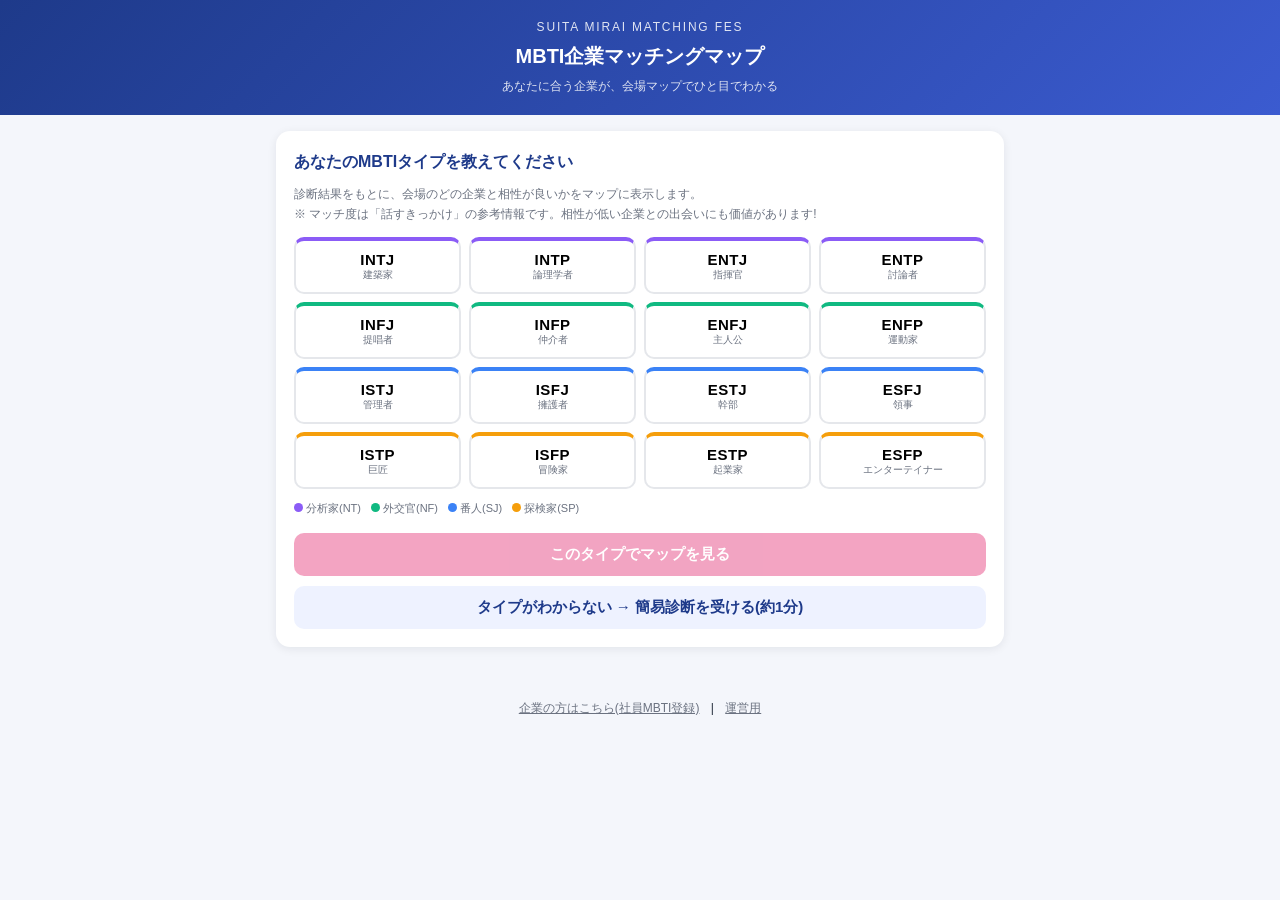
==== index.html @ 0efe7aa8 "MBTI企業マッチングマップアプリを公開用に配置 - 学生・企業・運営の3画面(mbti-matching-app一式) - GitHub Pages自動デプロイ用ワークフローを追加  Co-Auth" ====
<!DOCTYPE html>
<html lang="ja">
<head>
  <meta charset="UTF-8" />
  <meta name="viewport" content="width=device-width, initial-scale=1.0" />
  <title>吹田みらい企業マッチングフェス | MBTIマッチングマップ</title>
  <link rel="stylesheet" href="css/style.css" />
</head>
<body>
  <header class="app-header">
    <div class="event-name">SUITA MIRAI MATCHING FES</div>
    <h1>MBTI企業マッチングマップ</h1>
    <div class="subtitle">あなたに合う企業が、会場マップでひと目でわかる</div>
  </header>

  <main class="container">
    <!-- ========== STEP1: タイプ入力 ========== -->
    <section id="view-start">
      <div class="card">
        <h2>あなたのMBTIタイプを教えてください</h2>
        <p class="note" style="margin-bottom: 12px;">
          診断結果をもとに、会場のどの企業と相性が良いかをマップに表示します。<br />
          ※ マッチ度は「話すきっかけ」の参考情報です。相性が低い企業との出会いにも価値があります!
        </p>
        <div id="type-grid" class="type-grid"></div>
        <div class="group-legend" id="group-legend"></div>
        <button id="btn-confirm-type" class="btn btn-accent btn-block" style="margin-top: 16px;" disabled>
          このタイプでマップを見る
        </button>
        <button id="btn-start-quiz" class="btn btn-ghost btn-block" style="margin-top: 10px;">
          タイプがわからない → 簡易診断を受ける(約1分)
        </button>
      </div>
    </section>

    <!-- ========== STEP1b: 簡易診断 ========== -->
    <section id="view-quiz" class="hidden">
      <div class="card">
        <h2>簡易MBTI診断</h2>
        <div class="quiz-progress"><div class="bar" id="quiz-bar"></div></div>
        <p class="note" id="quiz-count"></p>
        <p class="quiz-q" id="quiz-question"></p>
        <button class="quiz-choice" id="quiz-choice-a"></button>
        <button class="quiz-choice" id="quiz-choice-b"></button>
        <button id="btn-quiz-back" class="btn btn-ghost btn-sm" style="margin-top: 8px;">← 最初に戻る</button>
      </div>
    </section>

    <!-- ========== STEP2: マップ / リスト ========== -->
    <section id="view-result" class="hidden">
      <div class="my-type-bar">
        <div>
          <div class="type-code" id="my-type-code"></div>
          <div class="type-name" id="my-type-name"></div>
        </div>
        <button id="btn-change-type" class="btn btn-ghost btn-sm">タイプを変更</button>
      </div>

      <div class="view-toggle">
        <button id="tab-map" class="active">会場マップ</button>
        <button id="tab-list">マッチ度ランキング</button>
      </div>

      <div id="panel-map">
        <div class="map-wrap">
          <div class="map-title" id="map-title"></div>
          <div class="map-stage">STAGE / ピッチ登壇エリア</div>
          <div id="map-grid" class="map-grid"></div>
          <div class="map-entrance">▼ ENTRANCE(入口)▼</div>
          <div class="score-legend" id="score-legend"></div>
        </div>
      </div>

      <div id="panel-list" class="hidden"></div>
    </section>
  </main>

  <!-- 企業詳細モーダル -->
  <div id="modal-overlay" class="modal-overlay hidden">
    <div class="modal" id="modal-body"></div>
  </div>

  <div id="flash" class="flash"></div>

  <nav class="footer-nav">
    <a href="company.html">企業の方はこちら(社員MBTI登録)</a> |
    <a href="admin.html">運営用</a>
  </nav>

  <script src="js/mbti.js"></script>
  <script src="js/matching.js"></script>
  <script src="js/data.js"></script>
  <script src="js/config.js"></script>
  <script src="js/app.js"></script>
</body>
</html>
---- css/style.css ----
/* ============ 基本 ============ */
:root {
  --primary: #1e3a8a;
  --primary-light: #3b5bd0;
  --accent: #e11d68;
  --bg: #f4f6fb;
  --card: #ffffff;
  --text: #1f2937;
  --muted: #6b7280;
  --border: #e5e7eb;
  --radius: 14px;
  --shadow: 0 2px 10px rgba(15, 23, 42, 0.08);
}

* {
  box-sizing: border-box;
  margin: 0;
  padding: 0;
}

body {
  font-family: "Hiragino Kaku Gothic ProN", "Hiragino Sans", "Yu Gothic",
    "Noto Sans JP", sans-serif;
  background: var(--bg);
  color: var(--text);
  line-height: 1.65;
  -webkit-font-smoothing: antialiased;
}

.container {
  max-width: 760px;
  margin: 0 auto;
  padding: 16px;
}

/* ============ ヘッダー ============ */
.app-header {
  background: linear-gradient(135deg, var(--primary), var(--primary-light));
  color: #fff;
  padding: 18px 16px;
  text-align: center;
}

.app-header .event-name {
  font-size: 12px;
  letter-spacing: 0.15em;
  opacity: 0.85;
}

.app-header h1 {
  font-size: 20px;
  margin-top: 2px;
}

.app-header .subtitle {
  font-size: 12px;
  opacity: 0.85;
  margin-top: 4px;
}

/* ============ カード / セクション ============ */
.card {
  background: var(--card);
  border-radius: var(--radius);
  box-shadow: var(--shadow);
  padding: 18px;
  margin-bottom: 16px;
}

.card h2 {
  font-size: 16px;
  margin-bottom: 10px;
  color: var(--primary);
}

.card h3 {
  font-size: 14px;
  margin: 14px 0 6px;
}

.note {
  font-size: 12px;
  color: var(--muted);
}

.hidden {
  display: none !important;
}

/* ============ ボタン ============ */
.btn {
  display: inline-block;
  border: none;
  border-radius: 10px;
  padding: 12px 20px;
  font-size: 15px;
  font-weight: 700;
  cursor: pointer;
  transition: opacity 0.15s, transform 0.1s;
  text-align: center;
}

.btn:active {
  transform: scale(0.98);
}

.btn-primary {
  background: var(--primary);
  color: #fff;
}

.btn-accent {
  background: var(--accent);
  color: #fff;
}

.btn-ghost {
  background: #eef2ff;
  color: var(--primary);
}

.btn-block {
  display: block;
  width: 100%;
}

.btn-sm {
  padding: 7px 12px;
  font-size: 13px;
  border-radius: 8px;
}

.btn:disabled {
  opacity: 0.4;
  cursor: not-allowed;
}

/* ============ タイプ選択グリッド ============ */
.type-grid {
  display: grid;
  grid-template-columns: repeat(4, 1fr);
  gap: 8px;
}

.type-cell {
  border: 2px solid var(--border);
  border-radius: 10px;
  background: #fff;
  padding: 10px 2px;
  text-align: center;
  cursor: pointer;
  transition: border-color 0.15s, background 0.15s;
}

.type-cell .code {
  font-weight: 800;
  font-size: 15px;
  letter-spacing: 0.03em;
}

.type-cell .nick {
  font-size: 10px;
  color: var(--muted);
}

.type-cell.selected {
  border-color: var(--accent);
  background: #fdf2f8;
}

.group-legend {
  display: flex;
  flex-wrap: wrap;
  gap: 10px;
  margin-top: 10px;
  font-size: 11px;
  color: var(--muted);
}

.group-legend .dot {
  display: inline-block;
  width: 9px;
  height: 9px;
  border-radius: 50%;
  margin-right: 3px;
}

/* ============ 診断 ============ */
.quiz-progress {
  height: 6px;
  background: var(--border);
  border-radius: 3px;
  overflow: hidden;
  margin-bottom: 14px;
}

.quiz-progress .bar {
  height: 100%;
  background: var(--accent);
  transition: width 0.25s;
}

.quiz-q {
  font-size: 17px;
  font-weight: 700;
  margin-bottom: 16px;
}

.quiz-choice {
  display: block;
  width: 100%;
  border: 2px solid var(--border);
  background: #fff;
  border-radius: 12px;
  padding: 14px;
  font-size: 15px;
  text-align: left;
  margin-bottom: 10px;
  cursor: pointer;
}

.quiz-choice:hover {
  border-color: var(--primary-light);
}

/* ============ 自分のタイプバッジ ============ */
.my-type-bar {
  display: flex;
  align-items: center;
  justify-content: space-between;
  gap: 10px;
  background: var(--card);
  border-radius: var(--radius);
  box-shadow: var(--shadow);
  padding: 12px 16px;
  margin-bottom: 16px;
}

.my-type-bar .type-code {
  font-size: 22px;
  font-weight: 800;
  color: var(--accent);
}

.my-type-bar .type-name {
  font-size: 13px;
  color: var(--muted);
}

/* ============ ビュー切替 ============ */
.view-toggle {
  display: flex;
  background: #e2e8f0;
  border-radius: 10px;
  padding: 4px;
  margin-bottom: 14px;
}

.view-toggle button {
  flex: 1;
  border: none;
  background: transparent;
  padding: 9px;
  border-radius: 8px;
  font-size: 14px;
  font-weight: 700;
  color: var(--muted);
  cursor: pointer;
}

.view-toggle button.active {
  background: #fff;
  color: var(--primary);
  box-shadow: 0 1px 4px rgba(0, 0, 0, 0.1);
}

/* ============ 会場マップ ============ */
.map-wrap {
  background: var(--card);
  border-radius: var(--radius);
  box-shadow: var(--shadow);
  padding: 14px;
}

.map-title {
  text-align: center;
  font-size: 12px;
  color: var(--muted);
  margin-bottom: 8px;
}

.map-stage {
  background: var(--primary);
  color: #fff;
  text-align: center;
  font-size: 12px;
  font-weight: 700;
  border-radius: 8px;
  padding: 6px;
  margin-bottom: 12px;
  letter-spacing: 0.2em;
}

.map-grid {
  display: grid;
  gap: 10px;
}

.booth {
  border-radius: 12px;
  padding: 10px 6px;
  min-height: 86px;
  color: #fff;
  cursor: pointer;
  position: relative;
  display: flex;
  flex-direction: column;
  justify-content: center;
  text-align: center;
  transition: transform 0.12s;
  overflow: hidden;
}

.booth:active {
  transform: scale(0.97);
}

.booth .booth-label {
  font-size: 10px;
  opacity: 0.85;
}

.booth .booth-name {
  font-size: 12px;
  font-weight: 700;
  line-height: 1.3;
  word-break: break-word;
}

.booth .booth-score {
  font-size: 15px;
  font-weight: 800;
  margin-top: 2px;
}

.booth .rank-badge {
  position: absolute;
  top: 4px;
  left: 4px;
  background: #fff;
  color: var(--accent);
  font-size: 10px;
  font-weight: 800;
  border-radius: 999px;
  padding: 1px 7px;
}

.booth.empty {
  background: #eef1f6;
  border: 2px dashed var(--border);
  cursor: default;
  color: var(--muted);
}

.map-entrance {
  text-align: center;
  font-size: 12px;
  color: var(--muted);
  margin-top: 12px;
  letter-spacing: 0.2em;
}

.score-legend {
  display: flex;
  flex-wrap: wrap;
  gap: 8px 14px;
  margin-top: 12px;
  font-size: 11px;
  color: var(--muted);
}

/* ============ 企業リスト ============ */
.company-row {
  display: flex;
  align-items: center;
  gap: 12px;
  background: var(--card);
  border-radius: var(--radius);
  box-shadow: var(--shadow);
  padding: 14px;
  margin-bottom: 10px;
  cursor: pointer;
}

.company-row .score-circle {
  flex-shrink: 0;
  width: 54px;
  height: 54px;
  border-radius: 50%;
  color: #fff;
  display: flex;
  flex-direction: column;
  align-items: center;
  justify-content: center;
  font-weight: 800;
  font-size: 16px;
  line-height: 1;
}

.company-row .score-circle small {
  font-size: 8px;
  font-weight: 400;
  margin-top: 2px;
}

.company-row .info {
  min-width: 0;
}

.company-row .name {
  font-weight: 700;
  font-size: 15px;
}

.company-row .meta {
  font-size: 12px;
  color: var(--muted);
}

/* ============ モーダル(企業詳細) ============ */
.modal-overlay {
  position: fixed;
  inset: 0;
  background: rgba(15, 23, 42, 0.55);
  display: flex;
  align-items: flex-end;
  justify-content: center;
  z-index: 100;
}

.modal {
  background: #fff;
  border-radius: 18px 18px 0 0;
  width: 100%;
  max-width: 760px;
  max-height: 88vh;
  overflow-y: auto;
  padding: 22px 18px 34px;
  animation: slideUp 0.22s ease-out;
}

@keyframes slideUp {
  from {
    transform: translateY(40px);
    opacity: 0;
  }
  to {
    transform: translateY(0);
    opacity: 1;
  }
}

.modal .close-row {
  display: flex;
  justify-content: flex-end;
}

.modal .close-btn {
  border: none;
  background: #f1f5f9;
  border-radius: 50%;
  width: 32px;
  height: 32px;
  font-size: 16px;
  cursor: pointer;
}

.modal .detail-head {
  display: flex;
  justify-content: space-between;
  align-items: flex-start;
  gap: 12px;
  margin-bottom: 8px;
}

.modal .detail-head h2 {
  font-size: 19px;
}

.modal .detail-head .industry {
  font-size: 12px;
  color: var(--muted);
}

.match-banner {
  border-radius: 12px;
  color: #fff;
  padding: 14px;
  text-align: center;
  margin: 12px 0;
}

.match-banner .big {
  font-size: 32px;
  font-weight: 800;
  line-height: 1.1;
}

.match-banner .label {
  font-size: 13px;
  font-weight: 700;
}

.stat-row {
  display: flex;
  gap: 8px;
  margin: 12px 0;
}

.stat-box {
  flex: 1;
  background: #f8fafc;
  border-radius: 10px;
  padding: 10px 6px;
  text-align: center;
}

.stat-box .value {
  font-size: 18px;
  font-weight: 800;
  color: var(--primary);
}

.stat-box .label {
  font-size: 10px;
  color: var(--muted);
}

.dist-bar-row {
  display: flex;
  align-items: center;
  gap: 8px;
  margin-bottom: 6px;
  font-size: 12px;
}

.dist-bar-row .type-code {
  width: 44px;
  font-weight: 700;
}

.dist-bar-row .bar-track {
  flex: 1;
  background: #f1f5f9;
  border-radius: 5px;
  height: 14px;
  overflow: hidden;
}

.dist-bar-row .bar-fill {
  height: 100%;
  border-radius: 5px;
}

.dist-bar-row .pct {
  width: 56px;
  text-align: right;
  color: var(--muted);
}

.tips-list {
  list-style: none;
}

.tips-list li {
  background: #fdf6ee;
  border-left: 4px solid #f59e0b;
  border-radius: 6px;
  padding: 10px 12px;
  font-size: 13px;
  margin-bottom: 8px;
}

/* ============ フォーム(企業・運営) ============ */
.form-group {
  margin-bottom: 14px;
}

.form-group label {
  display: block;
  font-size: 13px;
  font-weight: 700;
  margin-bottom: 4px;
}

.form-group input[type="text"],
.form-group input[type="number"],
.form-group input[type="url"],
.form-group select,
.form-group textarea {
  width: 100%;
  border: 1.5px solid var(--border);
  border-radius: 8px;
  padding: 10px;
  font-size: 15px;
  font-family: inherit;
  background: #fff;
}

.form-group textarea {
  min-height: 90px;
  resize: vertical;
}

.mbti-count-grid {
  display: grid;
  grid-template-columns: repeat(4, 1fr);
  gap: 8px;
}

.mbti-count-cell {
  border: 1.5px solid var(--border);
  border-radius: 10px;
  padding: 8px 6px;
  text-align: center;
  background: #fff;
}

.mbti-count-cell .code {
  font-size: 13px;
  font-weight: 800;
}

.mbti-count-cell .nick {
  font-size: 9px;
  color: var(--muted);
  display: block;
  margin-bottom: 4px;
}

.mbti-count-cell input {
  width: 100%;
  border: 1px solid var(--border);
  border-radius: 6px;
  padding: 5px 2px;
  text-align: center;
  font-size: 15px;
}

.total-badge {
  display: inline-block;
  background: #eef2ff;
  color: var(--primary);
  font-weight: 700;
  font-size: 13px;
  border-radius: 999px;
  padding: 4px 14px;
  margin-top: 10px;
}

.output-area {
  width: 100%;
  min-height: 140px;
  font-family: ui-monospace, "SF Mono", Menlo, monospace;
  font-size: 12px;
  border: 1.5px solid var(--border);
  border-radius: 8px;
  padding: 10px;
  background: #f8fafc;
}

.btn-row {
  display: flex;
  gap: 8px;
  flex-wrap: wrap;
  margin-top: 10px;
}

.flash {
  position: fixed;
  bottom: 24px;
  left: 50%;
  transform: translateX(-50%);
  background: var(--text);
  color: #fff;
  border-radius: 999px;
  padding: 10px 22px;
  font-size: 13px;
  z-index: 200;
  opacity: 0;
  transition: opacity 0.25s;
  pointer-events: none;
}

.flash.show {
  opacity: 1;
}

/* 運営: 取り込み済み企業一覧 */
.admin-company-row {
  display: flex;
  align-items: center;
  justify-content: space-between;
  gap: 10px;
  border: 1.5px solid var(--border);
  border-radius: 10px;
  padding: 10px 12px;
  margin-bottom: 8px;
  background: #fff;
}

.admin-company-row .name {
  font-weight: 700;
  font-size: 14px;
}

.admin-company-row .meta {
  font-size: 11px;
  color: var(--muted);
}

.admin-company-row .controls {
  display: flex;
  align-items: center;
  gap: 6px;
}

.admin-company-row input,
.admin-company-row select {
  border: 1px solid var(--border);
  border-radius: 6px;
  padding: 4px 6px;
  font-size: 12px;
  width: 62px;
}

.footer-nav {
  text-align: center;
  padding: 20px 0 34px;
  font-size: 12px;
}

.footer-nav a {
  color: var(--muted);
  margin: 0 8px;
}

@media (min-width: 600px) {
  .modal-overlay {
    align-items: center;
  }
  .modal {
    border-radius: 18px;
  }
  .booth {
    min-height: 100px;
  }
  .booth .booth-name {
    font-size: 13px;
  }
}
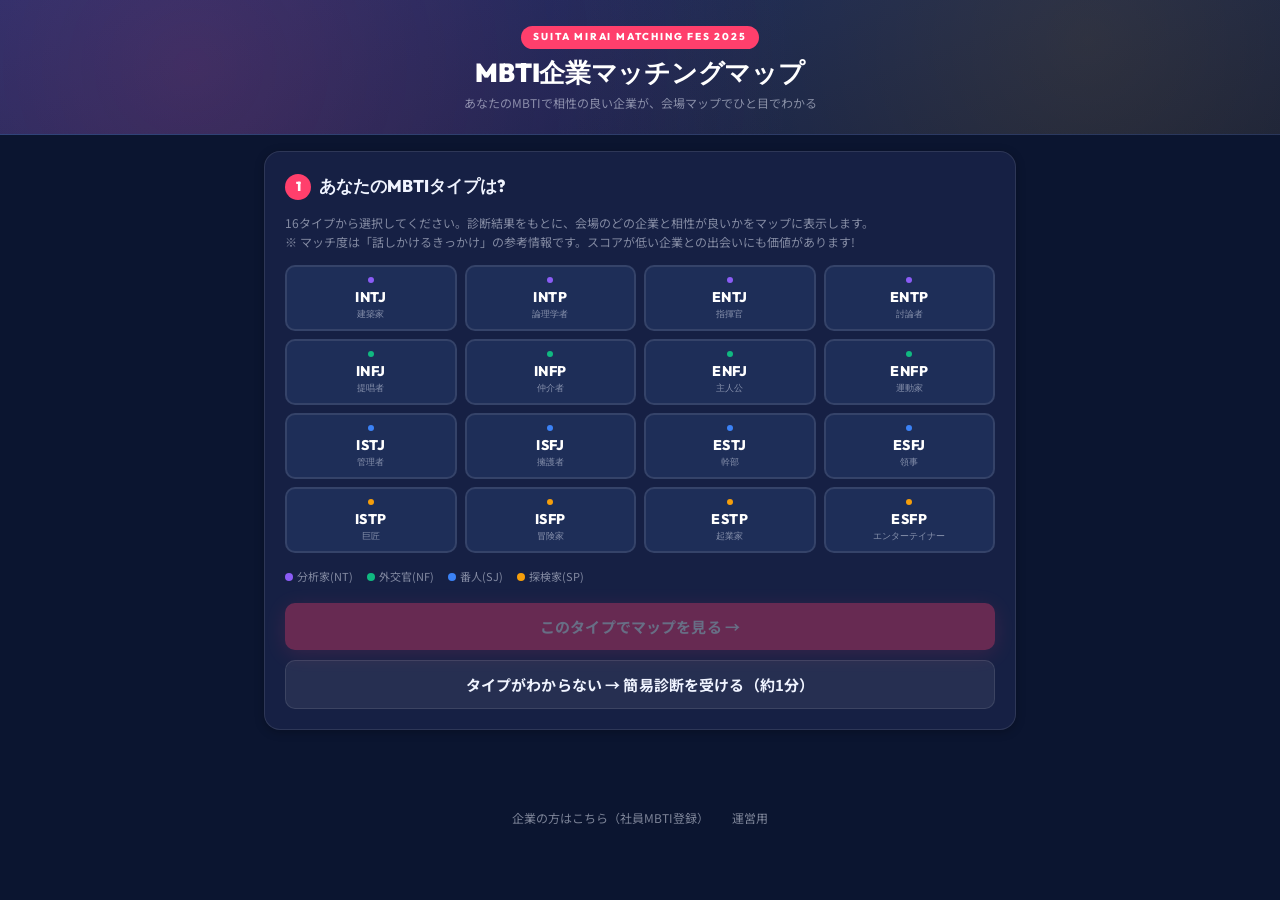
==== commit d879893b: "Redesign: festival dark theme, realistic venue map with reception/stage/entrance - New dark navy des" ====
--- a/index.html
+++ b/index.html
@@ -3,42 +3,55 @@
 <head>
   <meta charset="UTF-8" />
   <meta name="viewport" content="width=device-width, initial-scale=1.0" />
-  <title>吹田みらい企業マッチングフェス | MBTIマッチングマップ</title>
+  <meta name="description" content="吹田みらい企業マッチングフェス — MBTIで相性の良い企業が会場マップでひと目でわかる合同説明会アプリ" />
+  <meta name="theme-color" content="#0b1530" />
+  <title>吹田みらいマッチングフェス | MBTI企業マッチングマップ</title>
   <link rel="stylesheet" href="css/style.css" />
 </head>
 <body>
+
+  <!-- ============================
+       HEADER
+       ============================ -->
   <header class="app-header">
-    <div class="event-name">SUITA MIRAI MATCHING FES</div>
-    <h1>MBTI企業マッチングマップ</h1>
-    <div class="subtitle">あなたに合う企業が、会場マップでひと目でわかる</div>
+    <div class="header-inner">
+      <span class="event-badge">SUITA MIRAI MATCHING FES 2025</span>
+      <h1>MBTI企業マッチングマップ</h1>
+      <p class="subtitle">あなたのMBTIで相性の良い企業が、会場マップでひと目でわかる</p>
+    </div>
   </header>
 
   <main class="container">
-    <!-- ========== STEP1: タイプ入力 ========== -->
+
+    <!-- ============================
+         STEP 1: タイプ選択
+         ============================ -->
     <section id="view-start">
       <div class="card">
-        <h2>あなたのMBTIタイプを教えてください</h2>
-        <p class="note" style="margin-bottom: 12px;">
-          診断結果をもとに、会場のどの企業と相性が良いかをマップに表示します。<br />
-          ※ マッチ度は「話すきっかけ」の参考情報です。相性が低い企業との出会いにも価値があります!
+        <h2><span class="step-num">1</span>あなたのMBTIタイプは?</h2>
+        <p class="note" style="margin-bottom: 14px;">
+          16タイプから選択してください。診断結果をもとに、会場のどの企業と相性が良いかをマップに表示します。<br />
+          ※ マッチ度は「話しかけるきっかけ」の参考情報です。スコアが低い企業との出会いにも価値があります!
         </p>
         <div id="type-grid" class="type-grid"></div>
         <div class="group-legend" id="group-legend"></div>
-        <button id="btn-confirm-type" class="btn btn-accent btn-block" style="margin-top: 16px;" disabled>
-          このタイプでマップを見る
+        <button id="btn-confirm-type" class="btn btn-accent btn-block" style="margin-top: 18px;" disabled>
+          このタイプでマップを見る →
         </button>
         <button id="btn-start-quiz" class="btn btn-ghost btn-block" style="margin-top: 10px;">
-          タイプがわからない → 簡易診断を受ける(約1分)
+          タイプがわからない → 簡易診断を受ける（約1分）
         </button>
       </div>
     </section>
 
-    <!-- ========== STEP1b: 簡易診断 ========== -->
+    <!-- ============================
+         STEP 1b: 簡易診断
+         ============================ -->
     <section id="view-quiz" class="hidden">
       <div class="card">
         <h2>簡易MBTI診断</h2>
         <div class="quiz-progress"><div class="bar" id="quiz-bar"></div></div>
-        <p class="note" id="quiz-count"></p>
+        <p class="note" id="quiz-count" style="margin-bottom: 14px;"></p>
         <p class="quiz-q" id="quiz-question"></p>
         <button class="quiz-choice" id="quiz-choice-a"></button>
         <button class="quiz-choice" id="quiz-choice-b"></button>
@@ -46,8 +59,12 @@
       </div>
     </section>
 
-    <!-- ========== STEP2: マップ / リスト ========== -->
+    <!-- ============================
+         STEP 2: マップ / ランキング
+         ============================ -->
     <section id="view-result" class="hidden">
+
+      <!-- 自分のタイプバッジ -->
       <div class="my-type-bar">
         <div>
           <div class="type-code" id="my-type-code"></div>
@@ -56,26 +73,65 @@
         <button id="btn-change-type" class="btn btn-ghost btn-sm">タイプを変更</button>
       </div>
 
+      <!-- タブ切り替え -->
       <div class="view-toggle">
         <button id="tab-map" class="active">会場マップ</button>
         <button id="tab-list">マッチ度ランキング</button>
       </div>
 
+      <!-- ---- マップパネル ---- -->
       <div id="panel-map">
         <div class="map-wrap">
-          <div class="map-title" id="map-title"></div>
-          <div class="map-stage">STAGE / ピッチ登壇エリア</div>
+          <div class="map-header">
+            <div class="map-title" id="map-title">会場マップ</div>
+            <div id="map-date" style="font-size:11px;color:var(--text-muted);"></div>
+          </div>
+
+          <!-- ステージ -->
+          <div class="venue-stage">
+            <div class="venue-stage-label">STAGE &amp; PITCH AREA</div>
+            <div class="venue-stage-sub">ピッチ登壇・交流イベントエリア</div>
+          </div>
+
+          <!-- ブース A列ラベル -->
+          <div class="booth-section-label">A ブース列</div>
+          <!-- ブースグリッド（JSが描画） -->
           <div id="map-grid" class="map-grid"></div>
-          <div class="map-entrance">▼ ENTRANCE(入口)▼</div>
+
+          <!-- 通路 -->
+          <div class="venue-aisle">— 通路 —</div>
+
+          <!-- 受付 -->
+          <div class="venue-reception">
+            <div class="reception-icon" style="font-size:22px;line-height:1;">&#x1F4CB;</div>
+            <div class="reception-text">
+              <div class="reception-label">RECEPTION / 受付</div>
+              <div class="reception-sub">入場登録・パンフレット配布・ネームタグ受け取り</div>
+            </div>
+          </div>
+
+          <!-- 入口 -->
+          <div class="venue-entrance">
+            <div class="entrance-arrow">&#x25BC;</div>
+            <div class="entrance-label">ENTRANCE</div>
+            <div class="entrance-sub">会場入口</div>
+          </div>
+
+          <!-- スコア凡例 -->
           <div class="score-legend" id="score-legend"></div>
         </div>
       </div>
 
+      <!-- ---- ランキングパネル ---- -->
       <div id="panel-list" class="hidden"></div>
-    </section>
-  </main>
 
-  <!-- 企業詳細モーダル -->
+    </section><!-- /view-result -->
+
+  </main><!-- /container -->
+
+  <!-- ============================
+       企業詳細モーダル
+       ============================ -->
   <div id="modal-overlay" class="modal-overlay hidden">
     <div class="modal" id="modal-body"></div>
   </div>
@@ -83,7 +139,7 @@
   <div id="flash" class="flash"></div>
 
   <nav class="footer-nav">
-    <a href="company.html">企業の方はこちら(社員MBTI登録)</a> |
+    <a href="company.html">企業の方はこちら（社員MBTI登録）</a>
     <a href="admin.html">運営用</a>
   </nav>
 
--- a/css/style.css
+++ b/css/style.css
@@ -1,596 +1,952 @@
-/* ============ 基本 ============ */
+/* ============================================================
+   SUITA MIRAI MATCHING FES — Design System
+   Festival-grade event app: dark navy base, vivid coral accent,
+   warm amber highlights, crisp white text.
+   ============================================================ */
+
+/* ---------- Google Fonts ---------- */
+@import url('https://fonts.googleapis.com/css2?family=Noto+Sans+JP:wght@400;500;700;900&family=Outfit:wght@600;800;900&display=swap');
+
+/* ---------- Design Tokens ---------- */
 :root {
-  --primary: #1e3a8a;
-  --primary-light: #3b5bd0;
-  --accent: #e11d68;
-  --bg: #f4f6fb;
-  --card: #ffffff;
-  --text: #1f2937;
-  --muted: #6b7280;
-  --border: #e5e7eb;
-  --radius: 14px;
-  --shadow: 0 2px 10px rgba(15, 23, 42, 0.08);
-}
-
-* {
+  /* Core palette */
+  --primary:      #0f1b3d;   /* deep navy */
+  --primary-mid:  #1a2f6b;   /* mid navy */
+  --accent:       #ff3f6c;   /* vivid coral-pink */
+  --amber:        #ffb100;   /* warm amber */
+  --surface:      #162044;   /* card surface */
+  --surface-2:    #1e2e58;   /* slightly lighter surface */
+  --border:       rgba(255,255,255,0.10);
+  --text:         #f0f4ff;
+  --text-muted:   rgba(240,244,255,0.50);
+  --bg:           #0b1530;
+
+  /* Group colors (MBTI) */
+  --nt: #a78bfa;  /* violet */
+  --nf: #34d399;  /* emerald */
+  --sj: #60a5fa;  /* blue */
+  --sp: #fbbf24;  /* amber */
+
+  /* Match score colors */
+  --score-best:  #ff3f6c;
+  --score-good:  #ff8c42;
+  --score-ok:    #ffb100;
+  --score-avg:   #60a5fa;
+  --score-low:   #475569;
+
+  /* Layout */
+  --radius:       16px;
+  --radius-sm:    10px;
+  --shadow:       0 4px 24px rgba(0,0,0,0.35);
+  --shadow-sm:    0 2px 10px rgba(0,0,0,0.25);
+}
+
+/* ---------- Reset ---------- */
+*, *::before, *::after {
   box-sizing: border-box;
   margin: 0;
   padding: 0;
 }
 
+html {
+  background: var(--bg);
+  -webkit-text-size-adjust: 100%;
+}
+
 body {
-  font-family: "Hiragino Kaku Gothic ProN", "Hiragino Sans", "Yu Gothic",
-    "Noto Sans JP", sans-serif;
+  font-family: "Noto Sans JP", "Hiragino Kaku Gothic ProN", sans-serif;
   background: var(--bg);
   color: var(--text);
   line-height: 1.65;
   -webkit-font-smoothing: antialiased;
+  min-height: 100vh;
 }
 
 .container {
-  max-width: 760px;
+  max-width: 780px;
   margin: 0 auto;
-  padding: 16px;
-}
-
-/* ============ ヘッダー ============ */
+  padding: 16px 14px 40px;
+}
+
+/* ============ HEADER ============ */
 .app-header {
-  background: linear-gradient(135deg, var(--primary), var(--primary-light));
-  color: #fff;
-  padding: 18px 16px;
-  text-align: center;
-}
-
-.app-header .event-name {
-  font-size: 12px;
-  letter-spacing: 0.15em;
-  opacity: 0.85;
+  background: linear-gradient(160deg, var(--primary-mid) 0%, var(--primary) 100%);
+  padding: 20px 18px 22px;
+  text-align: center;
+  border-bottom: 1px solid var(--border);
+  position: relative;
+  overflow: hidden;
+}
+
+.app-header::before {
+  content: '';
+  position: absolute;
+  inset: 0;
+  background:
+    radial-gradient(circle at 15% 50%, rgba(255,63,108,0.18) 0%, transparent 55%),
+    radial-gradient(circle at 85% 30%, rgba(255,177,0,0.12) 0%, transparent 50%);
+  pointer-events: none;
+}
+
+.header-inner {
+  position: relative;
+  z-index: 1;
+}
+
+.event-badge {
+  display: inline-block;
+  background: var(--accent);
+  color: #fff;
+  font-family: 'Outfit', sans-serif;
+  font-size: 10px;
+  font-weight: 800;
+  letter-spacing: 0.18em;
+  text-transform: uppercase;
+  padding: 3px 12px;
+  border-radius: 999px;
+  margin-bottom: 8px;
 }
 
 .app-header h1 {
-  font-size: 20px;
-  margin-top: 2px;
+  font-family: 'Outfit', sans-serif;
+  font-size: 22px;
+  font-weight: 900;
+  letter-spacing: -0.01em;
+  color: #fff;
+  line-height: 1.2;
 }
 
 .app-header .subtitle {
   font-size: 12px;
-  opacity: 0.85;
-  margin-top: 4px;
-}
-
-/* ============ カード / セクション ============ */
+  color: var(--text-muted);
+  margin-top: 5px;
+}
+
+/* ============ CARD ============ */
 .card {
-  background: var(--card);
+  background: var(--surface);
+  border: 1px solid var(--border);
   border-radius: var(--radius);
-  box-shadow: var(--shadow);
-  padding: 18px;
+  padding: 20px;
   margin-bottom: 16px;
+  box-shadow: var(--shadow-sm);
 }
 
 .card h2 {
-  font-size: 16px;
-  margin-bottom: 10px;
-  color: var(--primary);
+  font-family: 'Outfit', sans-serif;
+  font-size: 17px;
+  font-weight: 800;
+  color: var(--text);
+  margin-bottom: 12px;
+  display: flex;
+  align-items: center;
+  gap: 8px;
+}
+
+.card h2 .step-num {
+  display: inline-flex;
+  align-items: center;
+  justify-content: center;
+  width: 26px;
+  height: 26px;
+  border-radius: 50%;
+  background: var(--accent);
+  color: #fff;
+  font-size: 13px;
+  font-weight: 900;
+  flex-shrink: 0;
 }
 
 .card h3 {
   font-size: 14px;
-  margin: 14px 0 6px;
+  font-weight: 700;
+  color: var(--text);
+  margin: 16px 0 8px;
 }
 
 .note {
   font-size: 12px;
-  color: var(--muted);
+  color: var(--text-muted);
+  line-height: 1.6;
 }
 
 .hidden {
   display: none !important;
 }
 
-/* ============ ボタン ============ */
+/* ============ BUTTONS ============ */
 .btn {
   display: inline-block;
   border: none;
-  border-radius: 10px;
-  padding: 12px 20px;
+  border-radius: var(--radius-sm);
+  padding: 13px 22px;
   font-size: 15px;
   font-weight: 700;
   cursor: pointer;
-  transition: opacity 0.15s, transform 0.1s;
-  text-align: center;
-}
-
-.btn:active {
-  transform: scale(0.98);
-}
+  transition: opacity 0.15s, transform 0.12s, box-shadow 0.15s;
+  text-align: center;
+  font-family: inherit;
+  letter-spacing: 0.01em;
+}
+
+.btn:active { transform: scale(0.97); }
+.btn:disabled { opacity: 0.35; cursor: not-allowed; }
 
 .btn-primary {
-  background: var(--primary);
-  color: #fff;
+  background: var(--primary-mid);
+  color: #fff;
+  border: 1px solid rgba(255,255,255,0.15);
 }
 
 .btn-accent {
   background: var(--accent);
   color: #fff;
+  box-shadow: 0 4px 20px rgba(255,63,108,0.40);
+}
+
+.btn-accent:not(:disabled):hover {
+  box-shadow: 0 6px 28px rgba(255,63,108,0.55);
+}
+
+.btn-amber {
+  background: var(--amber);
+  color: #0f1b3d;
+  font-weight: 800;
 }
 
 .btn-ghost {
-  background: #eef2ff;
-  color: var(--primary);
-}
-
-.btn-block {
-  display: block;
-  width: 100%;
-}
-
-.btn-sm {
-  padding: 7px 12px;
-  font-size: 13px;
-  border-radius: 8px;
-}
-
-.btn:disabled {
-  opacity: 0.4;
-  cursor: not-allowed;
-}
-
-/* ============ タイプ選択グリッド ============ */
+  background: rgba(255,255,255,0.07);
+  color: var(--text);
+  border: 1px solid var(--border);
+}
+
+.btn-ghost:hover { background: rgba(255,255,255,0.11); }
+
+.btn-block { display: block; width: 100%; }
+.btn-sm { padding: 8px 14px; font-size: 13px; border-radius: 8px; }
+
+/* ============ TYPE SELECTION GRID ============ */
 .type-grid {
   display: grid;
   grid-template-columns: repeat(4, 1fr);
   gap: 8px;
+  margin-bottom: 14px;
 }
 
 .type-cell {
   border: 2px solid var(--border);
-  border-radius: 10px;
-  background: #fff;
-  padding: 10px 2px;
+  border-radius: var(--radius-sm);
+  background: var(--surface-2);
+  padding: 10px 4px 8px;
   text-align: center;
   cursor: pointer;
-  transition: border-color 0.15s, background 0.15s;
-}
+  transition: border-color 0.15s, background 0.15s, transform 0.1s;
+  position: relative;
+}
+
+.type-cell:active { transform: scale(0.95); }
 
 .type-cell .code {
+  font-family: 'Outfit', sans-serif;
   font-weight: 800;
-  font-size: 15px;
-  letter-spacing: 0.03em;
+  font-size: 14px;
+  letter-spacing: 0.04em;
+  color: #fff;
 }
 
 .type-cell .nick {
-  font-size: 10px;
-  color: var(--muted);
+  font-size: 9px;
+  color: var(--text-muted);
+  margin-top: 2px;
+  display: block;
 }
 
 .type-cell.selected {
   border-color: var(--accent);
-  background: #fdf2f8;
-}
-
+  background: rgba(255,63,108,0.15);
+}
+
+.type-cell .group-dot {
+  display: block;
+  width: 6px;
+  height: 6px;
+  border-radius: 50%;
+  margin: 0 auto 5px;
+}
+
+/* GROUP LEGEND */
 .group-legend {
   display: flex;
   flex-wrap: wrap;
-  gap: 10px;
-  margin-top: 10px;
+  gap: 8px 14px;
+  margin-top: 2px;
   font-size: 11px;
-  color: var(--muted);
+  color: var(--text-muted);
 }
 
 .group-legend .dot {
   display: inline-block;
-  width: 9px;
-  height: 9px;
+  width: 8px;
+  height: 8px;
   border-radius: 50%;
-  margin-right: 3px;
-}
-
-/* ============ 診断 ============ */
+  margin-right: 4px;
+}
+
+/* ============ QUIZ ============ */
 .quiz-progress {
-  height: 6px;
-  background: var(--border);
+  height: 5px;
+  background: rgba(255,255,255,0.08);
   border-radius: 3px;
   overflow: hidden;
-  margin-bottom: 14px;
+  margin-bottom: 16px;
 }
 
 .quiz-progress .bar {
   height: 100%;
   background: var(--accent);
-  transition: width 0.25s;
+  transition: width 0.25s ease;
 }
 
 .quiz-q {
   font-size: 17px;
   font-weight: 700;
-  margin-bottom: 16px;
+  margin-bottom: 18px;
+  line-height: 1.5;
+  color: var(--text);
 }
 
 .quiz-choice {
   display: block;
   width: 100%;
+  background: var(--surface-2);
   border: 2px solid var(--border);
-  background: #fff;
-  border-radius: 12px;
-  padding: 14px;
+  border-radius: var(--radius-sm);
+  padding: 14px 16px;
   font-size: 15px;
+  font-family: inherit;
+  color: var(--text);
   text-align: left;
   margin-bottom: 10px;
   cursor: pointer;
+  transition: border-color 0.15s, background 0.15s;
 }
 
 .quiz-choice:hover {
-  border-color: var(--primary-light);
-}
-
-/* ============ 自分のタイプバッジ ============ */
+  border-color: var(--accent);
+  background: rgba(255,63,108,0.08);
+}
+
+/* ============ MY TYPE BAR ============ */
 .my-type-bar {
   display: flex;
   align-items: center;
   justify-content: space-between;
-  gap: 10px;
-  background: var(--card);
+  gap: 12px;
+  background: var(--surface);
+  border: 1px solid var(--border);
   border-radius: var(--radius);
-  box-shadow: var(--shadow);
-  padding: 12px 16px;
+  padding: 14px 16px;
+  margin-bottom: 14px;
+  box-shadow: var(--shadow-sm);
+}
+
+.my-type-bar .type-code {
+  font-family: 'Outfit', sans-serif;
+  font-size: 26px;
+  font-weight: 900;
+  color: var(--accent);
+  line-height: 1;
+}
+
+.my-type-bar .type-name {
+  font-size: 12px;
+  color: var(--text-muted);
+  margin-top: 2px;
+}
+
+.type-group-badge {
+  display: inline-block;
+  font-size: 10px;
+  font-weight: 700;
+  padding: 2px 8px;
+  border-radius: 999px;
+  margin-left: 6px;
+  vertical-align: middle;
+}
+
+/* ============ VIEW TOGGLE ============ */
+.view-toggle {
+  display: flex;
+  background: rgba(255,255,255,0.06);
+  border-radius: var(--radius-sm);
+  padding: 4px;
   margin-bottom: 16px;
-}
-
-.my-type-bar .type-code {
-  font-size: 22px;
-  font-weight: 800;
-  color: var(--accent);
-}
-
-.my-type-bar .type-name {
-  font-size: 13px;
-  color: var(--muted);
-}
-
-/* ============ ビュー切替 ============ */
-.view-toggle {
-  display: flex;
-  background: #e2e8f0;
-  border-radius: 10px;
-  padding: 4px;
-  margin-bottom: 14px;
+  border: 1px solid var(--border);
 }
 
 .view-toggle button {
   flex: 1;
   border: none;
   background: transparent;
-  padding: 9px;
+  padding: 10px;
   border-radius: 8px;
   font-size: 14px;
   font-weight: 700;
-  color: var(--muted);
+  color: var(--text-muted);
   cursor: pointer;
+  font-family: inherit;
+  transition: background 0.15s, color 0.15s;
 }
 
 .view-toggle button.active {
-  background: #fff;
-  color: var(--primary);
-  box-shadow: 0 1px 4px rgba(0, 0, 0, 0.1);
-}
-
-/* ============ 会場マップ ============ */
+  background: var(--accent);
+  color: #fff;
+  box-shadow: 0 2px 8px rgba(255,63,108,0.4);
+}
+
+/* ============ VENUE MAP ============ */
 .map-wrap {
-  background: var(--card);
+  background: var(--surface);
+  border: 1px solid var(--border);
   border-radius: var(--radius);
+  padding: 16px;
   box-shadow: var(--shadow);
-  padding: 14px;
+}
+
+.map-header {
+  display: flex;
+  align-items: center;
+  justify-content: space-between;
+  margin-bottom: 12px;
 }
 
 .map-title {
-  text-align: center;
+  font-size: 11px;
+  color: var(--text-muted);
+  font-weight: 700;
+  letter-spacing: 0.1em;
+  text-transform: uppercase;
+}
+
+/* ---------- Venue zones ---------- */
+.venue-zone {
+  border-radius: 10px;
+  margin-bottom: 10px;
+  overflow: hidden;
+}
+
+/* Stage bar */
+.venue-stage {
+  background: linear-gradient(90deg, var(--primary-mid), #2a4080);
+  border: 1px solid rgba(255,255,255,0.2);
+  border-radius: 10px;
+  text-align: center;
+  padding: 10px 8px;
+  margin-bottom: 10px;
+  position: relative;
+  overflow: hidden;
+}
+
+.venue-stage::after {
+  content: '';
+  position: absolute;
+  inset: 0;
+  background: linear-gradient(135deg, rgba(255,177,0,0.08) 0%, transparent 60%);
+}
+
+.venue-stage-label {
+  font-family: 'Outfit', sans-serif;
+  font-size: 11px;
+  font-weight: 800;
+  letter-spacing: 0.25em;
+  color: var(--amber);
+  text-transform: uppercase;
+  position: relative;
+  z-index: 1;
+}
+
+.venue-stage-sub {
+  font-size: 10px;
+  color: var(--text-muted);
+  margin-top: 2px;
+  position: relative;
+  z-index: 1;
+}
+
+/* Aisle */
+.venue-aisle {
+  background: rgba(255,255,255,0.03);
+  border: 1px dashed rgba(255,255,255,0.10);
+  border-radius: 8px;
+  text-align: center;
+  padding: 5px;
+  font-size: 10px;
+  color: var(--text-muted);
+  letter-spacing: 0.12em;
+  margin-bottom: 8px;
+}
+
+/* Booth section label */
+.booth-section-label {
+  font-size: 10px;
+  font-weight: 700;
+  color: var(--text-muted);
+  letter-spacing: 0.15em;
+  text-transform: uppercase;
+  margin-bottom: 6px;
+  padding-left: 2px;
+}
+
+/* Reception */
+.venue-reception {
+  background: linear-gradient(90deg, rgba(255,177,0,0.12), rgba(255,177,0,0.05));
+  border: 1px solid rgba(255,177,0,0.3);
+  border-radius: 10px;
+  display: flex;
+  align-items: center;
+  justify-content: center;
+  gap: 12px;
+  padding: 10px 16px;
+  margin-bottom: 10px;
+}
+
+.reception-icon {
+  font-size: 20px;
+  line-height: 1;
+}
+
+.reception-text {
+  text-align: center;
+}
+
+.reception-label {
+  font-family: 'Outfit', sans-serif;
+  font-size: 13px;
+  font-weight: 800;
+  color: var(--amber);
+  letter-spacing: 0.1em;
+}
+
+.reception-sub {
+  font-size: 10px;
+  color: var(--text-muted);
+}
+
+/* Entrance */
+.venue-entrance {
+  text-align: center;
+  padding: 12px 8px;
+  background: var(--primary);
+  border: 1px solid var(--border);
+  border-radius: 10px;
+  margin-top: 10px;
+}
+
+.entrance-arrow {
+  font-size: 20px;
+  color: var(--accent);
+  line-height: 1;
+  margin-bottom: 4px;
+  display: block;
+}
+
+.entrance-label {
+  font-family: 'Outfit', sans-serif;
   font-size: 12px;
-  color: var(--muted);
-  margin-bottom: 8px;
-}
-
-.map-stage {
-  background: var(--primary);
-  color: #fff;
-  text-align: center;
-  font-size: 12px;
-  font-weight: 700;
-  border-radius: 8px;
-  padding: 6px;
-  margin-bottom: 12px;
+  font-weight: 800;
+  color: var(--accent);
   letter-spacing: 0.2em;
-}
-
+  text-transform: uppercase;
+}
+
+.entrance-sub {
+  font-size: 10px;
+  color: var(--text-muted);
+  margin-top: 2px;
+}
+
+/* ============ BOOTH GRID ============ */
 .map-grid {
   display: grid;
-  gap: 10px;
+  gap: 8px;
 }
 
 .booth {
   border-radius: 12px;
-  padding: 10px 6px;
-  min-height: 86px;
-  color: #fff;
+  padding: 10px 7px;
+  min-height: 88px;
   cursor: pointer;
   position: relative;
   display: flex;
   flex-direction: column;
   justify-content: center;
   text-align: center;
-  transition: transform 0.12s;
+  transition: transform 0.12s, box-shadow 0.12s;
   overflow: hidden;
-}
-
-.booth:active {
-  transform: scale(0.97);
-}
+  border: 1px solid rgba(255,255,255,0.08);
+}
+
+.booth::before {
+  content: '';
+  position: absolute;
+  inset: 0;
+  background: linear-gradient(160deg, rgba(255,255,255,0.12) 0%, transparent 60%);
+  pointer-events: none;
+}
+
+.booth:hover, .booth:focus {
+  transform: translateY(-2px) scale(1.01);
+  box-shadow: 0 8px 24px rgba(0,0,0,0.4);
+}
+
+.booth:active { transform: scale(0.97); }
 
 .booth .booth-label {
   font-size: 10px;
-  opacity: 0.85;
+  font-weight: 700;
+  color: rgba(255,255,255,0.7);
+  letter-spacing: 0.08em;
+  position: relative;
+  z-index: 1;
 }
 
 .booth .booth-name {
-  font-size: 12px;
-  font-weight: 700;
-  line-height: 1.3;
+  font-size: 11px;
+  font-weight: 700;
+  line-height: 1.35;
   word-break: break-word;
+  color: #fff;
+  margin-top: 3px;
+  position: relative;
+  z-index: 1;
 }
 
 .booth .booth-score {
-  font-size: 15px;
-  font-weight: 800;
-  margin-top: 2px;
-}
-
-.booth .rank-badge {
+  font-family: 'Outfit', sans-serif;
+  font-size: 17px;
+  font-weight: 900;
+  margin-top: 4px;
+  color: #fff;
+  position: relative;
+  z-index: 1;
+}
+
+.booth .booth-badge {
   position: absolute;
-  top: 4px;
-  left: 4px;
-  background: #fff;
-  color: var(--accent);
-  font-size: 10px;
+  top: 5px;
+  right: 5px;
+  background: rgba(255,255,255,0.22);
+  backdrop-filter: blur(4px);
+  color: #fff;
+  font-size: 9px;
   font-weight: 800;
   border-radius: 999px;
-  padding: 1px 7px;
-}
+  padding: 2px 7px;
+  z-index: 2;
+  letter-spacing: 0.05em;
+}
+
+.booth.rank-1 .booth-badge { background: #ffd700; color: #333; }
+.booth.rank-2 .booth-badge { background: #c0c0c0; color: #333; }
+.booth.rank-3 .booth-badge { background: #cd7f32; color: #fff; }
 
 .booth.empty {
-  background: #eef1f6;
-  border: 2px dashed var(--border);
+  background: rgba(255,255,255,0.03) !important;
+  border: 1px dashed rgba(255,255,255,0.08) !important;
   cursor: default;
-  color: var(--muted);
-}
-
-.map-entrance {
-  text-align: center;
-  font-size: 12px;
-  color: var(--muted);
-  margin-top: 12px;
-  letter-spacing: 0.2em;
-}
-
+  min-height: 88px;
+}
+
+.booth.empty::before { display: none; }
+
+/* ============ SCORE LEGEND ============ */
 .score-legend {
   display: flex;
   flex-wrap: wrap;
-  gap: 8px 14px;
-  margin-top: 12px;
+  gap: 6px 12px;
+  margin-top: 14px;
+  padding-top: 12px;
+  border-top: 1px solid var(--border);
+}
+
+.score-legend-item {
+  display: flex;
+  align-items: center;
+  gap: 5px;
   font-size: 11px;
-  color: var(--muted);
-}
-
-/* ============ 企業リスト ============ */
+  color: var(--text-muted);
+}
+
+.score-dot {
+  width: 10px;
+  height: 10px;
+  border-radius: 3px;
+  flex-shrink: 0;
+}
+
+/* ============ COMPANY LIST (Ranking) ============ */
 .company-row {
   display: flex;
   align-items: center;
-  gap: 12px;
-  background: var(--card);
+  gap: 14px;
+  background: var(--surface);
+  border: 1px solid var(--border);
   border-radius: var(--radius);
-  box-shadow: var(--shadow);
-  padding: 14px;
+  padding: 14px 16px;
   margin-bottom: 10px;
   cursor: pointer;
-}
+  transition: border-color 0.15s, background 0.15s, transform 0.1s;
+}
+
+.company-row:hover {
+  border-color: rgba(255,63,108,0.4);
+  background: var(--surface-2);
+  transform: translateX(2px);
+}
+
+.company-row .rank-num {
+  font-family: 'Outfit', sans-serif;
+  font-size: 20px;
+  font-weight: 900;
+  color: var(--text-muted);
+  width: 28px;
+  text-align: center;
+  flex-shrink: 0;
+}
+
+.company-row:nth-child(1) .rank-num { color: #ffd700; }
+.company-row:nth-child(2) .rank-num { color: #c0c0c0; }
+.company-row:nth-child(3) .rank-num { color: #cd7f32; }
 
 .company-row .score-circle {
   flex-shrink: 0;
-  width: 54px;
-  height: 54px;
+  width: 56px;
+  height: 56px;
   border-radius: 50%;
-  color: #fff;
   display: flex;
   flex-direction: column;
   align-items: center;
   justify-content: center;
-  font-weight: 800;
-  font-size: 16px;
+  font-family: 'Outfit', sans-serif;
+  font-weight: 900;
+  font-size: 17px;
+  color: #fff;
   line-height: 1;
 }
 
 .company-row .score-circle small {
-  font-size: 8px;
+  font-size: 9px;
   font-weight: 400;
   margin-top: 2px;
-}
-
-.company-row .info {
-  min-width: 0;
-}
-
-.company-row .name {
-  font-weight: 700;
-  font-size: 15px;
-}
-
-.company-row .meta {
-  font-size: 12px;
-  color: var(--muted);
-}
-
-/* ============ モーダル(企業詳細) ============ */
+  opacity: 0.85;
+}
+
+.company-row .info { min-width: 0; flex: 1; }
+.company-row .name { font-weight: 700; font-size: 15px; color: var(--text); }
+.company-row .meta { font-size: 12px; color: var(--text-muted); margin-top: 2px; }
+
+.score-tag {
+  display: inline-block;
+  font-size: 10px;
+  font-weight: 700;
+  padding: 2px 8px;
+  border-radius: 999px;
+  margin-left: 4px;
+  color: #fff;
+}
+
+/* ============ MODAL ============ */
 .modal-overlay {
   position: fixed;
   inset: 0;
-  background: rgba(15, 23, 42, 0.55);
+  background: rgba(5,10,25,0.75);
+  backdrop-filter: blur(4px);
   display: flex;
   align-items: flex-end;
   justify-content: center;
-  z-index: 100;
+  z-index: 200;
 }
 
 .modal {
-  background: #fff;
-  border-radius: 18px 18px 0 0;
+  background: var(--surface);
+  border: 1px solid var(--border);
+  border-radius: 20px 20px 0 0;
   width: 100%;
-  max-width: 760px;
-  max-height: 88vh;
+  max-width: 780px;
+  max-height: 90vh;
   overflow-y: auto;
-  padding: 22px 18px 34px;
+  padding: 22px 18px 40px;
   animation: slideUp 0.22s ease-out;
 }
 
 @keyframes slideUp {
-  from {
-    transform: translateY(40px);
-    opacity: 0;
-  }
-  to {
-    transform: translateY(0);
-    opacity: 1;
-  }
+  from { transform: translateY(48px); opacity: 0; }
+  to   { transform: translateY(0);    opacity: 1; }
 }
 
 .modal .close-row {
   display: flex;
   justify-content: flex-end;
+  margin-bottom: 4px;
 }
 
 .modal .close-btn {
   border: none;
-  background: #f1f5f9;
+  background: rgba(255,255,255,0.08);
+  color: var(--text);
   border-radius: 50%;
-  width: 32px;
-  height: 32px;
+  width: 34px;
+  height: 34px;
   font-size: 16px;
   cursor: pointer;
-}
-
-.modal .detail-head {
-  display: flex;
-  justify-content: space-between;
-  align-items: flex-start;
-  gap: 12px;
-  margin-bottom: 8px;
+  display: flex;
+  align-items: center;
+  justify-content: center;
 }
 
 .modal .detail-head h2 {
-  font-size: 19px;
+  font-family: 'Outfit', sans-serif;
+  font-size: 20px;
+  font-weight: 900;
+  color: var(--text);
 }
 
 .modal .detail-head .industry {
   font-size: 12px;
-  color: var(--muted);
-}
-
+  color: var(--text-muted);
+  margin-top: 3px;
+}
+
+/* Match Banner */
 .match-banner {
-  border-radius: 12px;
-  color: #fff;
-  padding: 14px;
-  text-align: center;
-  margin: 12px 0;
+  border-radius: 14px;
+  padding: 18px;
+  text-align: center;
+  margin: 14px 0;
+  position: relative;
+  overflow: hidden;
+}
+
+.match-banner::before {
+  content: '';
+  position: absolute;
+  inset: 0;
+  background: linear-gradient(135deg, rgba(255,255,255,0.12) 0%, transparent 60%);
+  pointer-events: none;
 }
 
 .match-banner .big {
-  font-size: 32px;
-  font-weight: 800;
-  line-height: 1.1;
+  font-family: 'Outfit', sans-serif;
+  font-size: 48px;
+  font-weight: 900;
+  color: #fff;
+  line-height: 1;
+  position: relative;
 }
 
 .match-banner .label {
   font-size: 13px;
   font-weight: 700;
-}
-
+  color: rgba(255,255,255,0.85);
+  position: relative;
+}
+
+/* Stat Row */
 .stat-row {
   display: flex;
   gap: 8px;
-  margin: 12px 0;
+  margin: 14px 0;
 }
 
 .stat-box {
   flex: 1;
-  background: #f8fafc;
-  border-radius: 10px;
-  padding: 10px 6px;
+  background: var(--surface-2);
+  border: 1px solid var(--border);
+  border-radius: 12px;
+  padding: 12px 8px;
   text-align: center;
 }
 
 .stat-box .value {
-  font-size: 18px;
-  font-weight: 800;
-  color: var(--primary);
+  font-family: 'Outfit', sans-serif;
+  font-size: 20px;
+  font-weight: 900;
+  color: var(--accent);
+  line-height: 1;
 }
 
 .stat-box .label {
   font-size: 10px;
-  color: var(--muted);
-}
-
+  color: var(--text-muted);
+  margin-top: 4px;
+  line-height: 1.4;
+}
+
+/* Distribution bar */
 .dist-bar-row {
   display: flex;
   align-items: center;
   gap: 8px;
-  margin-bottom: 6px;
+  margin-bottom: 7px;
   font-size: 12px;
 }
 
 .dist-bar-row .type-code {
   width: 44px;
   font-weight: 700;
+  color: var(--text);
 }
 
 .dist-bar-row .bar-track {
   flex: 1;
-  background: #f1f5f9;
-  border-radius: 5px;
-  height: 14px;
+  background: rgba(255,255,255,0.07);
+  border-radius: 4px;
+  height: 12px;
   overflow: hidden;
 }
 
 .dist-bar-row .bar-fill {
   height: 100%;
-  border-radius: 5px;
+  border-radius: 4px;
+  transition: width 0.4s ease;
 }
 
 .dist-bar-row .pct {
-  width: 56px;
+  width: 60px;
   text-align: right;
-  color: var(--muted);
-}
-
+  color: var(--text-muted);
+  font-size: 11px;
+}
+
+/* Tips */
 .tips-list {
   list-style: none;
 }
 
 .tips-list li {
-  background: #fdf6ee;
-  border-left: 4px solid #f59e0b;
-  border-radius: 6px;
-  padding: 10px 12px;
+  background: rgba(255,177,0,0.08);
+  border-left: 3px solid var(--amber);
+  border-radius: 0 8px 8px 0;
+  padding: 10px 14px;
   font-size: 13px;
   margin-bottom: 8px;
-}
-
-/* ============ フォーム(企業・運営) ============ */
+  color: var(--text);
+  line-height: 1.6;
+}
+
+/* ============ FORMS (company / admin) ============ */
 .form-group {
-  margin-bottom: 14px;
+  margin-bottom: 16px;
 }
 
 .form-group label {
   display: block;
-  font-size: 13px;
-  font-weight: 700;
-  margin-bottom: 4px;
+  font-size: 12px;
+  font-weight: 700;
+  color: var(--text-muted);
+  margin-bottom: 6px;
+  letter-spacing: 0.06em;
+  text-transform: uppercase;
 }
 
 .form-group input[type="text"],
@@ -599,12 +955,21 @@
 .form-group select,
 .form-group textarea {
   width: 100%;
+  background: var(--surface-2);
   border: 1.5px solid var(--border);
-  border-radius: 8px;
-  padding: 10px;
+  border-radius: 10px;
+  padding: 11px 14px;
   font-size: 15px;
   font-family: inherit;
-  background: #fff;
+  color: var(--text);
+  transition: border-color 0.15s;
+}
+
+.form-group input:focus,
+.form-group select:focus,
+.form-group textarea:focus {
+  outline: none;
+  border-color: var(--accent);
 }
 
 .form-group textarea {
@@ -619,43 +984,49 @@
 }
 
 .mbti-count-cell {
+  background: var(--surface-2);
   border: 1.5px solid var(--border);
   border-radius: 10px;
   padding: 8px 6px;
   text-align: center;
-  background: #fff;
 }
 
 .mbti-count-cell .code {
+  font-family: 'Outfit', sans-serif;
   font-size: 13px;
   font-weight: 800;
+  color: var(--text);
 }
 
 .mbti-count-cell .nick {
   font-size: 9px;
-  color: var(--muted);
+  color: var(--text-muted);
   display: block;
-  margin-bottom: 4px;
+  margin-bottom: 5px;
 }
 
 .mbti-count-cell input {
   width: 100%;
+  background: var(--primary);
   border: 1px solid var(--border);
   border-radius: 6px;
   padding: 5px 2px;
   text-align: center;
   font-size: 15px;
+  color: var(--text);
+  font-family: inherit;
 }
 
 .total-badge {
   display: inline-block;
-  background: #eef2ff;
-  color: var(--primary);
+  background: rgba(255,177,0,0.15);
+  color: var(--amber);
   font-weight: 700;
   font-size: 13px;
   border-radius: 999px;
-  padding: 4px 14px;
+  padding: 5px 16px;
   margin-top: 10px;
+  border: 1px solid rgba(255,177,0,0.3);
 }
 
 .output-area {
@@ -663,10 +1034,12 @@
   min-height: 140px;
   font-family: ui-monospace, "SF Mono", Menlo, monospace;
   font-size: 12px;
+  background: var(--primary);
   border: 1.5px solid var(--border);
-  border-radius: 8px;
-  padding: 10px;
-  background: #f8fafc;
+  border-radius: 10px;
+  padding: 12px;
+  color: var(--text);
+  resize: vertical;
 }
 
 .btn-row {
@@ -676,47 +1049,51 @@
   margin-top: 10px;
 }
 
+/* ============ FLASH ============ */
 .flash {
   position: fixed;
-  bottom: 24px;
+  bottom: 28px;
   left: 50%;
   transform: translateX(-50%);
-  background: var(--text);
-  color: #fff;
+  background: rgba(15,27,61,0.92);
+  border: 1px solid var(--border);
+  backdrop-filter: blur(8px);
+  color: var(--text);
   border-radius: 999px;
-  padding: 10px 22px;
+  padding: 12px 24px;
   font-size: 13px;
-  z-index: 200;
+  font-weight: 700;
+  z-index: 300;
   opacity: 0;
   transition: opacity 0.25s;
   pointer-events: none;
-}
-
-.flash.show {
-  opacity: 1;
-}
-
-/* 運営: 取り込み済み企業一覧 */
+  white-space: nowrap;
+}
+
+.flash.show { opacity: 1; }
+
+/* ============ ADMIN: company list ============ */
 .admin-company-row {
   display: flex;
   align-items: center;
   justify-content: space-between;
   gap: 10px;
-  border: 1.5px solid var(--border);
+  background: var(--surface-2);
+  border: 1px solid var(--border);
   border-radius: 10px;
-  padding: 10px 12px;
+  padding: 10px 14px;
   margin-bottom: 8px;
-  background: #fff;
 }
 
 .admin-company-row .name {
   font-weight: 700;
   font-size: 14px;
+  color: var(--text);
 }
 
 .admin-company-row .meta {
   font-size: 11px;
-  color: var(--muted);
+  color: var(--text-muted);
 }
 
 .admin-company-row .controls {
@@ -727,35 +1104,43 @@
 
 .admin-company-row input,
 .admin-company-row select {
-  border: 1px solid var(--border);
+  background: var(--primary);
+  border: 1px solid var(--border);
+  color: var(--text);
   border-radius: 6px;
   padding: 4px 6px;
   font-size: 12px;
   width: 62px;
 }
 
+/* ============ FOOTER NAV ============ */
 .footer-nav {
   text-align: center;
-  padding: 20px 0 34px;
+  padding: 22px 0 40px;
   font-size: 12px;
+  color: var(--text-muted);
 }
 
 .footer-nav a {
-  color: var(--muted);
-  margin: 0 8px;
-}
-
+  color: var(--text-muted);
+  margin: 0 10px;
+  text-decoration: none;
+  transition: color 0.15s;
+}
+
+.footer-nav a:hover { color: var(--accent); }
+
+/* ============ RESPONSIVE ============ */
 @media (min-width: 600px) {
-  .modal-overlay {
-    align-items: center;
-  }
-  .modal {
-    border-radius: 18px;
-  }
-  .booth {
-    min-height: 100px;
-  }
-  .booth .booth-name {
-    font-size: 13px;
-  }
-}
+  .app-header h1 { font-size: 26px; }
+  .modal-overlay { align-items: center; }
+  .modal { border-radius: 20px; }
+  .booth { min-height: 100px; }
+  .booth .booth-name { font-size: 12px; }
+  .booth .booth-score { font-size: 18px; }
+}
+
+/* ============ SCROLLBAR ============ */
+::-webkit-scrollbar { width: 6px; }
+::-webkit-scrollbar-track { background: var(--primary); }
+::-webkit-scrollbar-thumb { background: rgba(255,255,255,0.15); border-radius: 3px; }
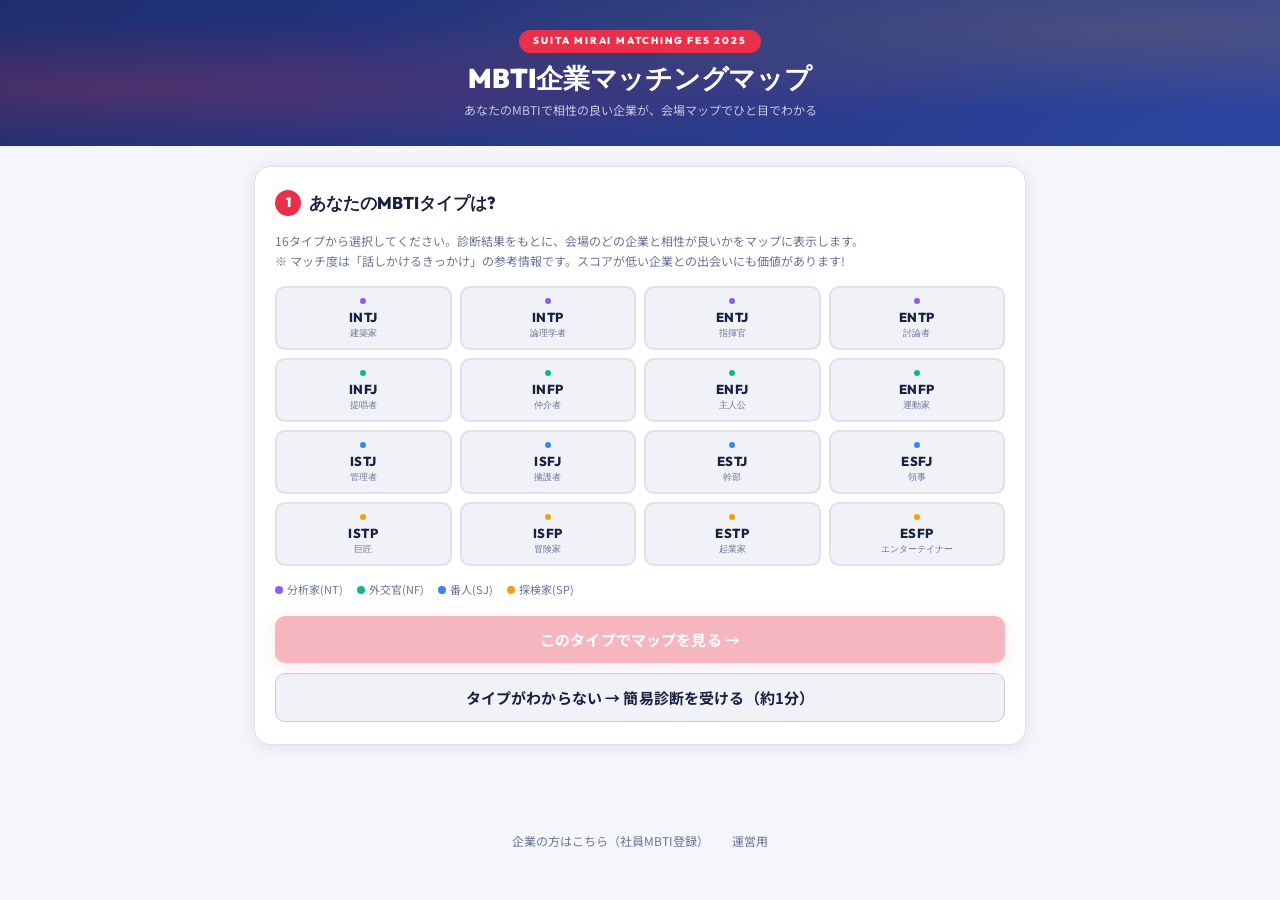
==== commit 43f14c48: "Redesign: white light theme + 3D perspective venue map - Switch full design system to white/off-whit" ====
--- a/index.html
+++ b/index.html
@@ -4,7 +4,7 @@
   <meta charset="UTF-8" />
   <meta name="viewport" content="width=device-width, initial-scale=1.0" />
   <meta name="description" content="吹田みらい企業マッチングフェス — MBTIで相性の良い企業が会場マップでひと目でわかる合同説明会アプリ" />
-  <meta name="theme-color" content="#0b1530" />
+  <meta name="theme-color" content="#1e2d6e" />
   <title>吹田みらいマッチングフェス | MBTI企業マッチングマップ</title>
   <link rel="stylesheet" href="css/style.css" />
 </head>
@@ -87,34 +87,46 @@
             <div id="map-date" style="font-size:11px;color:var(--text-muted);"></div>
           </div>
 
-          <!-- ステージ -->
-          <div class="venue-stage">
-            <div class="venue-stage-label">STAGE &amp; PITCH AREA</div>
-            <div class="venue-stage-sub">ピッチ登壇・交流イベントエリア</div>
-          </div>
+          <!-- 3D perspective scene -->
+          <div class="venue-3d-scene">
+            <div class="venue-floor">
 
-          <!-- ブース A列ラベル -->
-          <div class="booth-section-label">A ブース列</div>
-          <!-- ブースグリッド（JSが描画） -->
-          <div id="map-grid" class="map-grid"></div>
+              <!-- STAGE -->
+              <div class="venue-stage">
+                <div class="venue-stage-label">&#9654; STAGE &amp; PITCH AREA</div>
+                <div class="venue-stage-sub">企業ピッチ・交流イベントエリア</div>
+              </div>
 
-          <!-- 通路 -->
-          <div class="venue-aisle">— 通路 —</div>
+              <!-- Booth section A -->
+              <div class="venue-row-label">A — ブース列</div>
+              <!-- ブースグリッド（JSが描画） -->
+              <div id="map-grid" class="map-grid"></div>
 
-          <!-- 受付 -->
-          <div class="venue-reception">
-            <div class="reception-icon" style="font-size:22px;line-height:1;">&#x1F4CB;</div>
-            <div class="reception-text">
-              <div class="reception-label">RECEPTION / 受付</div>
-              <div class="reception-sub">入場登録・パンフレット配布・ネームタグ受け取り</div>
-            </div>
-          </div>
+              <!-- AISLE -->
+              <div class="venue-aisle">&#8592;&#8592;&#8592; 通路（AISLE） &#8594;&#8594;&#8594;</div>
 
-          <!-- 入口 -->
-          <div class="venue-entrance">
+              <!-- RECEPTION -->
+              <div class="venue-reception">
+                <div class="reception-icon">&#x1F4CB;</div>
+                <div class="reception-text">
+                  <div class="reception-label">RECEPTION / 受付</div>
+                  <div class="reception-sub">入場登録 &middot; パンフレット配布 &middot; ネームタグ受け取り</div>
+                </div>
+              </div>
+              <div class="reception-desks">
+                <div class="reception-desk">受付 1</div>
+                <div class="reception-desk">受付 2</div>
+                <div class="reception-desk">受付 3</div>
+              </div>
+
+            </div><!-- /venue-floor -->
+          </div><!-- /venue-3d-scene -->
+
+          <!-- ENTRANCE (flat, outside perspective) -->
+          <div class="venue-entrance-wrap">
             <div class="entrance-arrow">&#x25BC;</div>
-            <div class="entrance-label">ENTRANCE</div>
-            <div class="entrance-sub">会場入口</div>
+            <div class="entrance-label">ENTRANCE &nbsp;|&nbsp; 会場入口</div>
+            <div class="entrance-sub">こちらからご入場ください</div>
           </div>
 
           <!-- スコア凡例 -->
--- a/css/style.css
+++ b/css/style.css
@@ -1,44 +1,44 @@
 /* ============================================================
-   SUITA MIRAI MATCHING FES — Design System
-   Festival-grade event app: dark navy base, vivid coral accent,
-   warm amber highlights, crisp white text.
+   SUITA MIRAI MATCHING FES — Design System (Light Edition)
+   White base, coral-red accent, soft indigo accents.
    ============================================================ */
 
-/* ---------- Google Fonts ---------- */
 @import url('https://fonts.googleapis.com/css2?family=Noto+Sans+JP:wght@400;500;700;900&family=Outfit:wght@600;800;900&display=swap');
 
 /* ---------- Design Tokens ---------- */
 :root {
   /* Core palette */
-  --primary:      #0f1b3d;   /* deep navy */
-  --primary-mid:  #1a2f6b;   /* mid navy */
-  --accent:       #ff3f6c;   /* vivid coral-pink */
-  --amber:        #ffb100;   /* warm amber */
-  --surface:      #162044;   /* card surface */
-  --surface-2:    #1e2e58;   /* slightly lighter surface */
-  --border:       rgba(255,255,255,0.10);
-  --text:         #f0f4ff;
-  --text-muted:   rgba(240,244,255,0.50);
-  --bg:           #0b1530;
+  --primary:      #1e2d6e;   /* deep indigo */
+  --primary-mid:  #2d45a0;   /* mid indigo */
+  --accent:       #e8304a;   /* vivid red-coral */
+  --amber:        #f59e0b;   /* warm amber */
+  --bg:           #f5f6fa;   /* off-white page bg */
+  --surface:      #ffffff;   /* card */
+  --surface-2:    #f0f2f8;   /* input / subtle bg */
+  --border:       #dde1ee;
+  --border-strong:#c5cbe0;
+  --text:         #1a2040;
+  --text-muted:   #6b7498;
 
   /* Group colors (MBTI) */
-  --nt: #a78bfa;  /* violet */
-  --nf: #34d399;  /* emerald */
-  --sj: #60a5fa;  /* blue */
-  --sp: #fbbf24;  /* amber */
+  --nt: #7c3aed;  /* violet */
+  --nf: #059669;  /* emerald */
+  --sj: #2563eb;  /* blue */
+  --sp: #d97706;  /* amber */
 
   /* Match score colors */
-  --score-best:  #ff3f6c;
-  --score-good:  #ff8c42;
-  --score-ok:    #ffb100;
-  --score-avg:   #60a5fa;
-  --score-low:   #475569;
+  --score-best:  #e8304a;
+  --score-good:  #f97316;
+  --score-ok:    #f59e0b;
+  --score-avg:   #3b82f6;
+  --score-low:   #94a3b8;
 
   /* Layout */
   --radius:       16px;
   --radius-sm:    10px;
-  --shadow:       0 4px 24px rgba(0,0,0,0.35);
-  --shadow-sm:    0 2px 10px rgba(0,0,0,0.25);
+  --shadow:       0 2px 16px rgba(30,45,110,0.10);
+  --shadow-sm:    0 1px 8px rgba(30,45,110,0.07);
+  --shadow-lg:    0 8px 40px rgba(30,45,110,0.14);
 }
 
 /* ---------- Reset ---------- */
@@ -63,17 +63,16 @@
 }
 
 .container {
-  max-width: 780px;
+  max-width: 800px;
   margin: 0 auto;
-  padding: 16px 14px 40px;
+  padding: 20px 14px 48px;
 }
 
 /* ============ HEADER ============ */
 .app-header {
-  background: linear-gradient(160deg, var(--primary-mid) 0%, var(--primary) 100%);
-  padding: 20px 18px 22px;
+  background: linear-gradient(140deg, var(--primary) 0%, var(--primary-mid) 100%);
+  padding: 24px 18px 26px;
   text-align: center;
-  border-bottom: 1px solid var(--border);
   position: relative;
   overflow: hidden;
 }
@@ -83,15 +82,12 @@
   position: absolute;
   inset: 0;
   background:
-    radial-gradient(circle at 15% 50%, rgba(255,63,108,0.18) 0%, transparent 55%),
-    radial-gradient(circle at 85% 30%, rgba(255,177,0,0.12) 0%, transparent 50%);
+    radial-gradient(ellipse at 10% 60%, rgba(232,48,74,0.22) 0%, transparent 55%),
+    radial-gradient(ellipse at 90% 20%, rgba(245,158,11,0.16) 0%, transparent 50%);
   pointer-events: none;
 }
 
-.header-inner {
-  position: relative;
-  z-index: 1;
-}
+.header-inner { position: relative; z-index: 1; }
 
 .event-badge {
   display: inline-block;
@@ -102,14 +98,14 @@
   font-weight: 800;
   letter-spacing: 0.18em;
   text-transform: uppercase;
-  padding: 3px 12px;
+  padding: 3px 14px;
   border-radius: 999px;
-  margin-bottom: 8px;
+  margin-bottom: 9px;
 }
 
 .app-header h1 {
   font-family: 'Outfit', sans-serif;
-  font-size: 22px;
+  font-size: 23px;
   font-weight: 900;
   letter-spacing: -0.01em;
   color: #fff;
@@ -118,8 +114,8 @@
 
 .app-header .subtitle {
   font-size: 12px;
-  color: var(--text-muted);
-  margin-top: 5px;
+  color: rgba(255,255,255,0.72);
+  margin-top: 6px;
 }
 
 /* ============ CARD ============ */
@@ -127,9 +123,9 @@
   background: var(--surface);
   border: 1px solid var(--border);
   border-radius: var(--radius);
-  padding: 20px;
+  padding: 22px 20px;
   margin-bottom: 16px;
-  box-shadow: var(--shadow-sm);
+  box-shadow: var(--shadow);
 }
 
 .card h2 {
@@ -137,7 +133,7 @@
   font-size: 17px;
   font-weight: 800;
   color: var(--text);
-  margin-bottom: 12px;
+  margin-bottom: 14px;
   display: flex;
   align-items: center;
   gap: 8px;
@@ -158,21 +154,23 @@
 }
 
 .card h3 {
-  font-size: 14px;
-  font-weight: 700;
-  color: var(--text);
-  margin: 16px 0 8px;
+  font-size: 13px;
+  font-weight: 700;
+  color: var(--text-muted);
+  letter-spacing: 0.08em;
+  text-transform: uppercase;
+  margin: 20px 0 10px;
+  padding-top: 14px;
+  border-top: 1px solid var(--border);
 }
 
 .note {
   font-size: 12px;
   color: var(--text-muted);
-  line-height: 1.6;
-}
-
-.hidden {
-  display: none !important;
-}
+  line-height: 1.7;
+}
+
+.hidden { display: none !important; }
 
 /* ============ BUTTONS ============ */
 .btn {
@@ -195,32 +193,31 @@
 .btn-primary {
   background: var(--primary-mid);
   color: #fff;
-  border: 1px solid rgba(255,255,255,0.15);
 }
 
 .btn-accent {
   background: var(--accent);
   color: #fff;
-  box-shadow: 0 4px 20px rgba(255,63,108,0.40);
+  box-shadow: 0 4px 18px rgba(232,48,74,0.30);
 }
 
 .btn-accent:not(:disabled):hover {
-  box-shadow: 0 6px 28px rgba(255,63,108,0.55);
+  box-shadow: 0 6px 28px rgba(232,48,74,0.45);
 }
 
 .btn-amber {
   background: var(--amber);
-  color: #0f1b3d;
+  color: #fff;
   font-weight: 800;
 }
 
 .btn-ghost {
-  background: rgba(255,255,255,0.07);
-  color: var(--text);
-  border: 1px solid var(--border);
-}
-
-.btn-ghost:hover { background: rgba(255,255,255,0.11); }
+  background: var(--surface-2);
+  color: var(--text);
+  border: 1px solid var(--border-strong);
+}
+
+.btn-ghost:hover { background: var(--border); }
 
 .btn-block { display: block; width: 100%; }
 .btn-sm { padding: 8px 14px; font-size: 13px; border-radius: 8px; }
@@ -249,9 +246,9 @@
 .type-cell .code {
   font-family: 'Outfit', sans-serif;
   font-weight: 800;
-  font-size: 14px;
+  font-size: 13px;
   letter-spacing: 0.04em;
-  color: #fff;
+  color: var(--text);
 }
 
 .type-cell .nick {
@@ -263,7 +260,7 @@
 
 .type-cell.selected {
   border-color: var(--accent);
-  background: rgba(255,63,108,0.15);
+  background: rgba(232,48,74,0.07);
 }
 
 .type-cell .group-dot {
@@ -279,7 +276,7 @@
   display: flex;
   flex-wrap: wrap;
   gap: 8px 14px;
-  margin-top: 2px;
+  margin-top: 6px;
   font-size: 11px;
   color: var(--text-muted);
 }
@@ -295,7 +292,7 @@
 /* ============ QUIZ ============ */
 .quiz-progress {
   height: 5px;
-  background: rgba(255,255,255,0.08);
+  background: var(--border);
   border-radius: 3px;
   overflow: hidden;
   margin-bottom: 16px;
@@ -311,7 +308,7 @@
   font-size: 17px;
   font-weight: 700;
   margin-bottom: 18px;
-  line-height: 1.5;
+  line-height: 1.55;
   color: var(--text);
 }
 
@@ -333,7 +330,7 @@
 
 .quiz-choice:hover {
   border-color: var(--accent);
-  background: rgba(255,63,108,0.08);
+  background: rgba(232,48,74,0.05);
 }
 
 /* ============ MY TYPE BAR ============ */
@@ -377,7 +374,7 @@
 /* ============ VIEW TOGGLE ============ */
 .view-toggle {
   display: flex;
-  background: rgba(255,255,255,0.06);
+  background: var(--surface);
   border-radius: var(--radius-sm);
   padding: 4px;
   margin-bottom: 16px;
@@ -401,64 +398,90 @@
 .view-toggle button.active {
   background: var(--accent);
   color: #fff;
-  box-shadow: 0 2px 8px rgba(255,63,108,0.4);
-}
-
-/* ============ VENUE MAP ============ */
+  box-shadow: 0 2px 8px rgba(232,48,74,0.3);
+}
+
+/* ============ VENUE MAP WRAPPER ============ */
 .map-wrap {
   background: var(--surface);
   border: 1px solid var(--border);
   border-radius: var(--radius);
-  padding: 16px;
+  padding: 18px 16px 22px;
   box-shadow: var(--shadow);
+  overflow: hidden;
 }
 
 .map-header {
   display: flex;
   align-items: center;
   justify-content: space-between;
-  margin-bottom: 12px;
+  margin-bottom: 16px;
 }
 
 .map-title {
-  font-size: 11px;
-  color: var(--text-muted);
-  font-weight: 700;
-  letter-spacing: 0.1em;
-  text-transform: uppercase;
-}
-
-/* ---------- Venue zones ---------- */
-.venue-zone {
-  border-radius: 10px;
-  margin-bottom: 10px;
-  overflow: hidden;
-}
-
-/* Stage bar */
+  font-family: 'Outfit', sans-serif;
+  font-size: 14px;
+  font-weight: 800;
+  color: var(--primary);
+  letter-spacing: 0.05em;
+}
+
+/* ============ 3-D PERSPECTIVE VENUE ============ */
+
+/* Outer perspective stage */
+.venue-3d-scene {
+  perspective: 900px;
+  perspective-origin: 50% 0%;
+  margin-bottom: 14px;
+  /* subtle floor colour */
+  background: linear-gradient(180deg, #eef0f8 0%, #e4e7f4 100%);
+  border-radius: 12px;
+  padding: 14px 10px 20px;
+  border: 1px solid var(--border);
+}
+
+/* The tilted "floor" plane */
+.venue-floor {
+  transform: rotateX(28deg);
+  transform-origin: 50% 0%;
+  transform-style: preserve-3d;
+}
+
+/* ---- STAGE ---- */
 .venue-stage {
-  background: linear-gradient(90deg, var(--primary-mid), #2a4080);
-  border: 1px solid rgba(255,255,255,0.2);
-  border-radius: 10px;
+  background: linear-gradient(90deg, var(--primary) 0%, var(--primary-mid) 100%);
+  border-radius: 10px 10px 0 0;
   text-align: center;
-  padding: 10px 8px;
-  margin-bottom: 10px;
+  padding: 12px 8px 10px;
+  margin-bottom: 0;
   position: relative;
   overflow: hidden;
-}
-
+  box-shadow: 0 4px 0 rgba(15,20,60,0.35), 0 8px 12px rgba(15,20,60,0.20);
+}
+
+.venue-stage::before {
+  content: '';
+  position: absolute;
+  inset: 0;
+  background: linear-gradient(135deg, rgba(245,158,11,0.18) 0%, transparent 55%);
+  pointer-events: none;
+}
+
+/* curtain detail line */
 .venue-stage::after {
   content: '';
   position: absolute;
-  inset: 0;
-  background: linear-gradient(135deg, rgba(255,177,0,0.08) 0%, transparent 60%);
+  bottom: 0; left: 0; right: 0;
+  height: 4px;
+  background: var(--amber);
+  opacity: 0.7;
 }
 
 .venue-stage-label {
   font-family: 'Outfit', sans-serif;
   font-size: 11px;
-  font-weight: 800;
-  letter-spacing: 0.25em;
+  font-weight: 900;
+  letter-spacing: 0.28em;
   color: var(--amber);
   text-transform: uppercase;
   position: relative;
@@ -467,144 +490,175 @@
 
 .venue-stage-sub {
   font-size: 10px;
-  color: var(--text-muted);
-  margin-top: 2px;
+  color: rgba(255,255,255,0.65);
+  margin-top: 3px;
   position: relative;
   z-index: 1;
 }
 
-/* Aisle */
+/* ---- BOOTH ROWS ---- */
+.venue-row-label {
+  font-size: 9px;
+  font-weight: 700;
+  color: var(--text-muted);
+  letter-spacing: 0.18em;
+  text-transform: uppercase;
+  padding: 8px 2px 3px;
+}
+
+/* ---- AISLE ---- */
 .venue-aisle {
-  background: rgba(255,255,255,0.03);
-  border: 1px dashed rgba(255,255,255,0.10);
+  background: rgba(30,45,110,0.04);
+  border-top: 2px dashed var(--border-strong);
+  border-bottom: 2px dashed var(--border-strong);
+  text-align: center;
+  padding: 6px 4px;
+  font-size: 9px;
+  font-weight: 700;
+  color: var(--text-muted);
+  letter-spacing: 0.2em;
+  text-transform: uppercase;
+  margin: 6px 0;
+}
+
+/* ---- RECEPTION ---- */
+.venue-reception {
+  background: linear-gradient(90deg, rgba(245,158,11,0.12), rgba(245,158,11,0.04));
+  border: 1.5px solid rgba(245,158,11,0.35);
   border-radius: 8px;
-  text-align: center;
-  padding: 5px;
-  font-size: 10px;
-  color: var(--text-muted);
-  letter-spacing: 0.12em;
-  margin-bottom: 8px;
-}
-
-/* Booth section label */
-.booth-section-label {
-  font-size: 10px;
-  font-weight: 700;
-  color: var(--text-muted);
-  letter-spacing: 0.15em;
-  text-transform: uppercase;
-  margin-bottom: 6px;
-  padding-left: 2px;
-}
-
-/* Reception */
-.venue-reception {
-  background: linear-gradient(90deg, rgba(255,177,0,0.12), rgba(255,177,0,0.05));
-  border: 1px solid rgba(255,177,0,0.3);
-  border-radius: 10px;
   display: flex;
   align-items: center;
   justify-content: center;
-  gap: 12px;
-  padding: 10px 16px;
-  margin-bottom: 10px;
+  gap: 10px;
+  padding: 9px 16px;
+  margin: 6px 0;
+  box-shadow: 0 2px 0 rgba(245,158,11,0.15);
 }
 
 .reception-icon {
   font-size: 20px;
   line-height: 1;
-}
-
-.reception-text {
+  flex-shrink: 0;
+}
+
+.reception-text { text-align: center; }
+
+.reception-label {
+  font-family: 'Outfit', sans-serif;
+  font-size: 12px;
+  font-weight: 900;
+  color: #92640a;
+  letter-spacing: 0.08em;
+}
+
+.reception-sub {
+  font-size: 9px;
+  color: var(--text-muted);
+  margin-top: 1px;
+}
+
+.reception-desks {
+  display: flex;
+  gap: 6px;
+  justify-content: center;
+  margin-top: 6px;
+}
+
+.reception-desk {
+  background: #fff;
+  border: 1px solid rgba(245,158,11,0.4);
+  border-radius: 6px;
+  padding: 4px 10px;
+  font-size: 9px;
+  font-weight: 700;
+  color: #92640a;
+  box-shadow: 0 2px 0 rgba(245,158,11,0.2);
+}
+
+/* ---- ENTRANCE ---- */
+.venue-entrance-wrap {
+  /* outside the 3d-scene so it stays flat */
+  background: var(--primary);
+  border-radius: 0 0 12px 12px;
+  padding: 10px 8px 12px;
   text-align: center;
-}
-
-.reception-label {
-  font-family: 'Outfit', sans-serif;
-  font-size: 13px;
-  font-weight: 800;
+  margin-top: -1px;
+  border: 1px solid var(--primary-mid);
+  border-top: none;
+}
+
+.entrance-arrow {
+  font-size: 18px;
   color: var(--amber);
-  letter-spacing: 0.1em;
-}
-
-.reception-sub {
-  font-size: 10px;
-  color: var(--text-muted);
-}
-
-/* Entrance */
-.venue-entrance {
-  text-align: center;
-  padding: 12px 8px;
-  background: var(--primary);
-  border: 1px solid var(--border);
-  border-radius: 10px;
-  margin-top: 10px;
-}
-
-.entrance-arrow {
-  font-size: 20px;
-  color: var(--accent);
   line-height: 1;
-  margin-bottom: 4px;
+  margin-bottom: 3px;
   display: block;
 }
 
 .entrance-label {
   font-family: 'Outfit', sans-serif;
   font-size: 12px;
-  font-weight: 800;
-  color: var(--accent);
-  letter-spacing: 0.2em;
-  text-transform: uppercase;
+  font-weight: 900;
+  color: #fff;
+  letter-spacing: 0.22em;
 }
 
 .entrance-sub {
   font-size: 10px;
-  color: var(--text-muted);
+  color: rgba(255,255,255,0.5);
   margin-top: 2px;
 }
 
 /* ============ BOOTH GRID ============ */
 .map-grid {
   display: grid;
-  gap: 8px;
+  gap: 7px;
 }
 
 .booth {
-  border-radius: 12px;
-  padding: 10px 7px;
-  min-height: 88px;
+  border-radius: 9px;
+  padding: 9px 6px 8px;
+  min-height: 82px;
   cursor: pointer;
   position: relative;
   display: flex;
   flex-direction: column;
   justify-content: center;
+  align-items: center;
   text-align: center;
   transition: transform 0.12s, box-shadow 0.12s;
   overflow: hidden;
-  border: 1px solid rgba(255,255,255,0.08);
-}
-
+  /* 3D side-face illusion */
+  box-shadow:
+    0 4px 0 rgba(0,0,0,0.20),
+    0 5px 10px rgba(0,0,0,0.15);
+  border: 1px solid rgba(255,255,255,0.25);
+}
+
+/* highlight shimmer on booth top face */
 .booth::before {
   content: '';
   position: absolute;
-  inset: 0;
-  background: linear-gradient(160deg, rgba(255,255,255,0.12) 0%, transparent 60%);
+  top: 0; left: 0; right: 0;
+  height: 40%;
+  background: linear-gradient(180deg, rgba(255,255,255,0.22) 0%, transparent 100%);
   pointer-events: none;
+  border-radius: 9px 9px 0 0;
 }
 
 .booth:hover, .booth:focus {
-  transform: translateY(-2px) scale(1.01);
-  box-shadow: 0 8px 24px rgba(0,0,0,0.4);
+  transform: translateY(-3px) scale(1.02);
+  box-shadow:
+    0 7px 0 rgba(0,0,0,0.18),
+    0 12px 24px rgba(0,0,0,0.20);
 }
 
 .booth:active { transform: scale(0.97); }
 
 .booth .booth-label {
-  font-size: 10px;
-  font-weight: 700;
-  color: rgba(255,255,255,0.7);
+  font-size: 9px;
+  font-weight: 700;
+  color: rgba(255,255,255,0.75);
   letter-spacing: 0.08em;
   position: relative;
   z-index: 1;
@@ -613,48 +667,49 @@
 .booth .booth-name {
   font-size: 11px;
   font-weight: 700;
-  line-height: 1.35;
+  line-height: 1.3;
   word-break: break-word;
   color: #fff;
   margin-top: 3px;
   position: relative;
   z-index: 1;
+  text-shadow: 0 1px 3px rgba(0,0,0,0.3);
 }
 
 .booth .booth-score {
   font-family: 'Outfit', sans-serif;
-  font-size: 17px;
+  font-size: 16px;
   font-weight: 900;
   margin-top: 4px;
   color: #fff;
   position: relative;
   z-index: 1;
+  text-shadow: 0 1px 4px rgba(0,0,0,0.25);
 }
 
 .booth .booth-badge {
   position: absolute;
   top: 5px;
   right: 5px;
-  background: rgba(255,255,255,0.22);
-  backdrop-filter: blur(4px);
   color: #fff;
   font-size: 9px;
-  font-weight: 800;
+  font-weight: 900;
   border-radius: 999px;
   padding: 2px 7px;
   z-index: 2;
   letter-spacing: 0.05em;
 }
 
-.booth.rank-1 .booth-badge { background: #ffd700; color: #333; }
-.booth.rank-2 .booth-badge { background: #c0c0c0; color: #333; }
-.booth.rank-3 .booth-badge { background: #cd7f32; color: #fff; }
+.booth.rank-1 .booth-badge { background: #f59e0b; color: #fff; }
+.booth.rank-2 .booth-badge { background: #94a3b8; color: #fff; }
+.booth.rank-3 .booth-badge { background: #b45309; color: #fff; }
 
 .booth.empty {
-  background: rgba(255,255,255,0.03) !important;
-  border: 1px dashed rgba(255,255,255,0.08) !important;
+  background: rgba(30,45,110,0.04) !important;
+  border: 1.5px dashed var(--border) !important;
   cursor: default;
-  min-height: 88px;
+  min-height: 82px;
+  box-shadow: none;
 }
 
 .booth.empty::before { display: none; }
@@ -699,8 +754,8 @@
 }
 
 .company-row:hover {
-  border-color: rgba(255,63,108,0.4);
-  background: var(--surface-2);
+  border-color: rgba(232,48,74,0.35);
+  background: rgba(232,48,74,0.03);
   transform: translateX(2px);
 }
 
@@ -714,9 +769,9 @@
   flex-shrink: 0;
 }
 
-.company-row:nth-child(1) .rank-num { color: #ffd700; }
-.company-row:nth-child(2) .rank-num { color: #c0c0c0; }
-.company-row:nth-child(3) .rank-num { color: #cd7f32; }
+.company-row:nth-child(1) .rank-num { color: #f59e0b; }
+.company-row:nth-child(2) .rank-num { color: #94a3b8; }
+.company-row:nth-child(3) .rank-num { color: #b45309; }
 
 .company-row .score-circle {
   flex-shrink: 0;
@@ -759,8 +814,8 @@
 .modal-overlay {
   position: fixed;
   inset: 0;
-  background: rgba(5,10,25,0.75);
-  backdrop-filter: blur(4px);
+  background: rgba(20,30,70,0.55);
+  backdrop-filter: blur(5px);
   display: flex;
   align-items: flex-end;
   justify-content: center;
@@ -772,7 +827,7 @@
   border: 1px solid var(--border);
   border-radius: 20px 20px 0 0;
   width: 100%;
-  max-width: 780px;
+  max-width: 800px;
   max-height: 90vh;
   overflow-y: auto;
   padding: 22px 18px 40px;
@@ -792,7 +847,7 @@
 
 .modal .close-btn {
   border: none;
-  background: rgba(255,255,255,0.08);
+  background: var(--surface-2);
   color: var(--text);
   border-radius: 50%;
   width: 34px;
@@ -802,6 +857,7 @@
   display: flex;
   align-items: center;
   justify-content: center;
+  border: 1px solid var(--border);
 }
 
 .modal .detail-head h2 {
@@ -831,13 +887,13 @@
   content: '';
   position: absolute;
   inset: 0;
-  background: linear-gradient(135deg, rgba(255,255,255,0.12) 0%, transparent 60%);
+  background: linear-gradient(135deg, rgba(255,255,255,0.18) 0%, transparent 55%);
   pointer-events: none;
 }
 
 .match-banner .big {
   font-family: 'Outfit', sans-serif;
-  font-size: 48px;
+  font-size: 52px;
   font-weight: 900;
   color: #fff;
   line-height: 1;
@@ -847,7 +903,7 @@
 .match-banner .label {
   font-size: 13px;
   font-weight: 700;
-  color: rgba(255,255,255,0.85);
+  color: rgba(255,255,255,0.88);
   position: relative;
 }
 
@@ -899,10 +955,11 @@
 
 .dist-bar-row .bar-track {
   flex: 1;
-  background: rgba(255,255,255,0.07);
+  background: var(--surface-2);
   border-radius: 4px;
   height: 12px;
   overflow: hidden;
+  border: 1px solid var(--border);
 }
 
 .dist-bar-row .bar-fill {
@@ -919,12 +976,10 @@
 }
 
 /* Tips */
-.tips-list {
-  list-style: none;
-}
+.tips-list { list-style: none; }
 
 .tips-list li {
-  background: rgba(255,177,0,0.08);
+  background: rgba(245,158,11,0.07);
   border-left: 3px solid var(--amber);
   border-radius: 0 8px 8px 0;
   padding: 10px 14px;
@@ -934,10 +989,8 @@
   line-height: 1.6;
 }
 
-/* ============ FORMS (company / admin) ============ */
-.form-group {
-  margin-bottom: 16px;
-}
+/* ============ FORMS ============ */
+.form-group { margin-bottom: 16px; }
 
 .form-group label {
   display: block;
@@ -945,7 +998,7 @@
   font-weight: 700;
   color: var(--text-muted);
   margin-bottom: 6px;
-  letter-spacing: 0.06em;
+  letter-spacing: 0.05em;
   text-transform: uppercase;
 }
 
@@ -970,6 +1023,7 @@
 .form-group textarea:focus {
   outline: none;
   border-color: var(--accent);
+  background: #fff;
 }
 
 .form-group textarea {
@@ -1007,8 +1061,8 @@
 
 .mbti-count-cell input {
   width: 100%;
-  background: var(--primary);
-  border: 1px solid var(--border);
+  background: #fff;
+  border: 1.5px solid var(--border);
   border-radius: 6px;
   padding: 5px 2px;
   text-align: center;
@@ -1019,14 +1073,14 @@
 
 .total-badge {
   display: inline-block;
-  background: rgba(255,177,0,0.15);
-  color: var(--amber);
+  background: rgba(245,158,11,0.12);
+  color: #92640a;
   font-weight: 700;
   font-size: 13px;
   border-radius: 999px;
   padding: 5px 16px;
   margin-top: 10px;
-  border: 1px solid rgba(255,177,0,0.3);
+  border: 1px solid rgba(245,158,11,0.3);
 }
 
 .output-area {
@@ -1034,7 +1088,7 @@
   min-height: 140px;
   font-family: ui-monospace, "SF Mono", Menlo, monospace;
   font-size: 12px;
-  background: var(--primary);
+  background: var(--surface-2);
   border: 1.5px solid var(--border);
   border-radius: 10px;
   padding: 12px;
@@ -1055,10 +1109,8 @@
   bottom: 28px;
   left: 50%;
   transform: translateX(-50%);
-  background: rgba(15,27,61,0.92);
-  border: 1px solid var(--border);
-  backdrop-filter: blur(8px);
-  color: var(--text);
+  background: var(--primary);
+  color: #fff;
   border-radius: 999px;
   padding: 12px 24px;
   font-size: 13px;
@@ -1068,11 +1120,12 @@
   transition: opacity 0.25s;
   pointer-events: none;
   white-space: nowrap;
+  box-shadow: 0 4px 20px rgba(30,45,110,0.30);
 }
 
 .flash.show { opacity: 1; }
 
-/* ============ ADMIN: company list ============ */
+/* ============ ADMIN ============ */
 .admin-company-row {
   display: flex;
   align-items: center;
@@ -1104,8 +1157,8 @@
 
 .admin-company-row input,
 .admin-company-row select {
-  background: var(--primary);
-  border: 1px solid var(--border);
+  background: #fff;
+  border: 1.5px solid var(--border);
   color: var(--text);
   border-radius: 6px;
   padding: 4px 6px;
@@ -1132,15 +1185,16 @@
 
 /* ============ RESPONSIVE ============ */
 @media (min-width: 600px) {
-  .app-header h1 { font-size: 26px; }
+  .app-header h1 { font-size: 27px; }
   .modal-overlay { align-items: center; }
   .modal { border-radius: 20px; }
-  .booth { min-height: 100px; }
+  .booth { min-height: 92px; }
   .booth .booth-name { font-size: 12px; }
-  .booth .booth-score { font-size: 18px; }
+  .booth .booth-score { font-size: 17px; }
+  .venue-3d-scene { padding: 16px 14px 24px; }
 }
 
 /* ============ SCROLLBAR ============ */
 ::-webkit-scrollbar { width: 6px; }
-::-webkit-scrollbar-track { background: var(--primary); }
-::-webkit-scrollbar-thumb { background: rgba(255,255,255,0.15); border-radius: 3px; }
+::-webkit-scrollbar-track { background: var(--bg); }
+::-webkit-scrollbar-thumb { background: var(--border-strong); border-radius: 3px; }
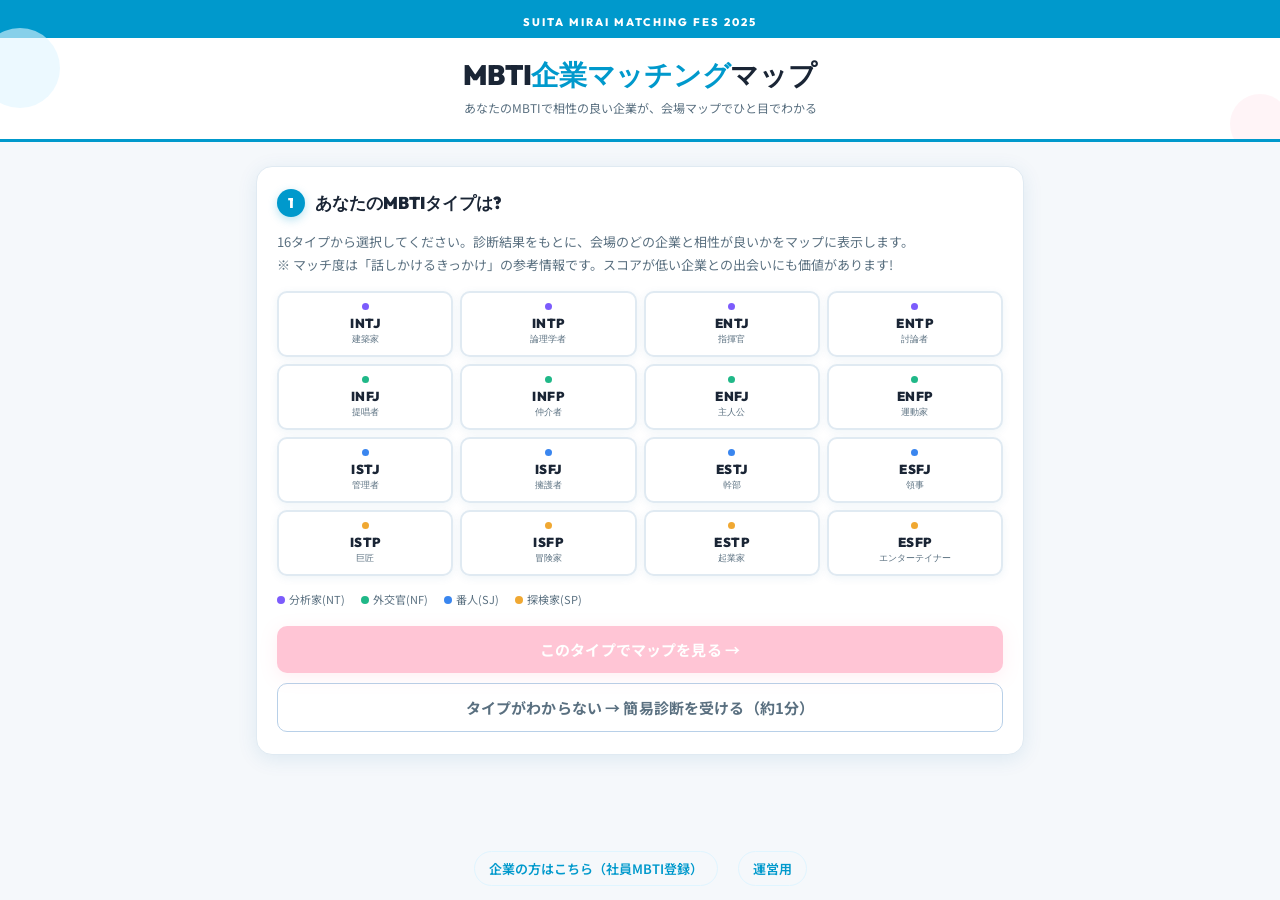
==== commit 88b1c08a: "feat: update design system to v4 with ha-ko inspired palette and layout tweaks Co-authored-by: Yuki " ====
--- a/index.html
+++ b/index.html
@@ -14,10 +14,14 @@
        HEADER
        ============================ -->
   <header class="app-header">
-    <div class="header-inner">
+    <div class="header-top-bar">
       <span class="event-badge">SUITA MIRAI MATCHING FES 2025</span>
-      <h1>MBTI企業マッチングマップ</h1>
-      <p class="subtitle">あなたのMBTIで相性の良い企業が、会場マップでひと目でわかる</p>
+    </div>
+    <div class="header-main">
+      <div class="header-inner">
+        <h1>MBTI<span>企業マッチング</span>マップ</h1>
+        <p class="subtitle">あなたのMBTIで相性の良い企業が、会場マップでひと目でわかる</p>
+      </div>
     </div>
   </header>
 
--- a/css/style.css
+++ b/css/style.css
@@ -1,44 +1,61 @@
 /* ============================================================
-   SUITA MIRAI MATCHING FES — Design System (Light Edition)
-   White base, coral-red accent, soft indigo accents.
+   SUITA MIRAI MATCHING FES — Design System v4
+   Inspired by ha-ko.co.jp: sky blue accent, white base,
+   pop colours, flat-friendly, student-appealing
    ============================================================ */
 
 @import url('https://fonts.googleapis.com/css2?family=Noto+Sans+JP:wght@400;500;700;900&family=Outfit:wght@600;800;900&display=swap');
 
 /* ---------- Design Tokens ---------- */
 :root {
-  /* Core palette */
-  --primary:      #1e2d6e;   /* deep indigo */
-  --primary-mid:  #2d45a0;   /* mid indigo */
-  --accent:       #e8304a;   /* vivid red-coral */
-  --amber:        #f59e0b;   /* warm amber */
-  --bg:           #f5f6fa;   /* off-white page bg */
-  --surface:      #ffffff;   /* card */
-  --surface-2:    #f0f2f8;   /* input / subtle bg */
-  --border:       #dde1ee;
-  --border-strong:#c5cbe0;
-  --text:         #1a2040;
-  --text-muted:   #6b7498;
-
-  /* Group colors (MBTI) */
-  --nt: #7c3aed;  /* violet */
-  --nf: #059669;  /* emerald */
-  --sj: #2563eb;  /* blue */
-  --sp: #d97706;  /* amber */
-
-  /* Match score colors */
-  --score-best:  #e8304a;
-  --score-good:  #f97316;
-  --score-ok:    #f59e0b;
-  --score-avg:   #3b82f6;
-  --score-low:   #94a3b8;
+  /* Core palette — ha-ko sky-blue as primary */
+  --primary:       #0099cc;   /* sky blue */
+  --primary-dark:  #007aa8;
+  --primary-light: #e0f5ff;
+  --primary-mid:   #33b5e0;
+
+  --accent:        #ff5c8a;   /* bright pink */
+  --accent-light:  #fff0f4;
+  --yellow:        #ffcc00;   /* pop yellow */
+  --yellow-light:  #fffbe0;
+  --purple:        #a05ccc;   /* soft purple */
+  --green:         #28c48e;   /* fresh green */
+
+  /* Backgrounds */
+  --bg:            #f5f8fb;
+  --surface:       #ffffff;
+  --surface-2:     #f0f8fd;
+  --card-bg:       #ffffff;
+
+  /* Borders */
+  --border:        #e0eaf2;
+  --border-strong: #b8d0e8;
+
+  /* Text */
+  --text:          #1a2535;
+  --text-muted:    #5a7080;
+  --text-faint:    #9ab0c0;
+
+  /* Match tier colours — pop but readable on white */
+  --score-best:  #ff5c8a;
+  --score-good:  #ff8c42;
+  --score-ok:    #ffcc00;
+  --score-avg:   #0099cc;
+  --score-low:   #b0c4d4;
+
+  /* MBTI groups */
+  --nt: #a05ccc;
+  --nf: #28c48e;
+  --sj: #0099cc;
+  --sp: #ffcc00;
 
   /* Layout */
-  --radius:       16px;
-  --radius-sm:    10px;
-  --shadow:       0 2px 16px rgba(30,45,110,0.10);
-  --shadow-sm:    0 1px 8px rgba(30,45,110,0.07);
-  --shadow-lg:    0 8px 40px rgba(30,45,110,0.14);
+  --radius:     16px;
+  --radius-sm:  10px;
+  --radius-xs:  6px;
+  --shadow-sm:  0 2px 10px rgba(0,100,160,0.07);
+  --shadow:     0 4px 20px rgba(0,100,160,0.10);
+  --shadow-lg:  0 8px 36px rgba(0,100,160,0.14);
 }
 
 /* ---------- Reset ---------- */
@@ -48,10 +65,7 @@
   padding: 0;
 }
 
-html {
-  background: var(--bg);
-  -webkit-text-size-adjust: 100%;
-}
+html { background: var(--bg); -webkit-text-size-adjust: 100%; }
 
 body {
   font-family: "Noto Sans JP", "Hiragino Kaku Gothic ProN", sans-serif;
@@ -65,63 +79,85 @@
 .container {
   max-width: 800px;
   margin: 0 auto;
-  padding: 20px 14px 48px;
+  padding: 24px 16px 64px;
 }
 
 /* ============ HEADER ============ */
 .app-header {
-  background: linear-gradient(140deg, var(--primary) 0%, var(--primary-mid) 100%);
-  padding: 24px 18px 26px;
+  background: #fff;
+  border-bottom: 3px solid var(--primary);
+  padding: 0;
   text-align: center;
   position: relative;
   overflow: hidden;
 }
 
-.app-header::before {
-  content: '';
-  position: absolute;
-  inset: 0;
-  background:
-    radial-gradient(ellipse at 10% 60%, rgba(232,48,74,0.22) 0%, transparent 55%),
-    radial-gradient(ellipse at 90% 20%, rgba(245,158,11,0.16) 0%, transparent 50%);
-  pointer-events: none;
-}
-
-.header-inner { position: relative; z-index: 1; }
-
-.event-badge {
+.header-top-bar {
+  background: var(--primary);
+  padding: 6px 16px;
+}
+
+.header-top-bar .event-badge {
   display: inline-block;
-  background: var(--accent);
-  color: #fff;
-  font-family: 'Outfit', sans-serif;
-  font-size: 10px;
+  color: #fff;
+  font-family: 'Outfit', sans-serif;
+  font-size: 11px;
   font-weight: 800;
   letter-spacing: 0.18em;
   text-transform: uppercase;
-  padding: 3px 14px;
-  border-radius: 999px;
-  margin-bottom: 9px;
-}
+}
+
+.header-main {
+  padding: 20px 16px 22px;
+  position: relative;
+}
+
+/* decorative blocks (ha-ko style) */
+.header-main::before {
+  content: '';
+  position: absolute;
+  top: -10px; left: -20px;
+  width: 80px; height: 80px;
+  background: var(--primary-light);
+  border-radius: 50%;
+  opacity: 0.6;
+}
+.header-main::after {
+  content: '';
+  position: absolute;
+  bottom: -15px; right: -10px;
+  width: 60px; height: 60px;
+  background: #fff0f4;
+  border-radius: 50%;
+  opacity: 0.7;
+}
+
+.header-inner { position: relative; z-index: 1; }
 
 .app-header h1 {
   font-family: 'Outfit', sans-serif;
-  font-size: 23px;
+  font-size: clamp(20px, 5vw, 28px);
   font-weight: 900;
   letter-spacing: -0.01em;
-  color: #fff;
+  color: var(--text);
   line-height: 1.2;
+}
+
+.app-header h1 span {
+  color: var(--primary);
 }
 
 .app-header .subtitle {
   font-size: 12px;
-  color: rgba(255,255,255,0.72);
+  color: var(--text-muted);
   margin-top: 6px;
+  line-height: 1.6;
 }
 
 /* ============ CARD ============ */
 .card {
-  background: var(--surface);
-  border: 1px solid var(--border);
+  background: var(--card-bg);
+  border: 1.5px solid var(--border);
   border-radius: var(--radius);
   padding: 22px 20px;
   margin-bottom: 16px;
@@ -131,33 +167,34 @@
 .card h2 {
   font-family: 'Outfit', sans-serif;
   font-size: 17px;
-  font-weight: 800;
+  font-weight: 900;
   color: var(--text);
   margin-bottom: 14px;
   display: flex;
   align-items: center;
-  gap: 8px;
+  gap: 10px;
 }
 
 .card h2 .step-num {
   display: inline-flex;
   align-items: center;
   justify-content: center;
-  width: 26px;
-  height: 26px;
+  width: 28px;
+  height: 28px;
   border-radius: 50%;
-  background: var(--accent);
-  color: #fff;
-  font-size: 13px;
+  background: var(--primary);
+  color: #fff;
+  font-size: 14px;
   font-weight: 900;
   flex-shrink: 0;
+  box-shadow: 0 3px 10px rgba(0,153,204,0.28);
 }
 
 .card h3 {
-  font-size: 13px;
-  font-weight: 700;
-  color: var(--text-muted);
-  letter-spacing: 0.08em;
+  font-size: 11px;
+  font-weight: 700;
+  color: var(--text-faint);
+  letter-spacing: 0.12em;
   text-transform: uppercase;
   margin: 20px 0 10px;
   padding-top: 14px;
@@ -165,9 +202,9 @@
 }
 
 .note {
-  font-size: 12px;
-  color: var(--text-muted);
-  line-height: 1.7;
+  font-size: 13px;
+  color: var(--text-muted);
+  line-height: 1.75;
 }
 
 .hidden { display: none !important; }
@@ -191,33 +228,41 @@
 .btn:disabled { opacity: 0.35; cursor: not-allowed; }
 
 .btn-primary {
-  background: var(--primary-mid);
-  color: #fff;
+  background: var(--primary);
+  color: #fff;
+  box-shadow: 0 4px 16px rgba(0,153,204,0.30);
+}
+.btn-primary:not(:disabled):hover {
+  background: var(--primary-dark);
+  box-shadow: 0 6px 22px rgba(0,153,204,0.42);
 }
 
 .btn-accent {
   background: var(--accent);
   color: #fff;
-  box-shadow: 0 4px 18px rgba(232,48,74,0.30);
-}
-
+  box-shadow: 0 4px 16px rgba(255,92,138,0.28);
+}
 .btn-accent:not(:disabled):hover {
-  box-shadow: 0 6px 28px rgba(232,48,74,0.45);
+  box-shadow: 0 6px 24px rgba(255,92,138,0.40);
 }
 
 .btn-amber {
-  background: var(--amber);
-  color: #fff;
+  background: var(--yellow);
+  color: var(--text);
   font-weight: 800;
+  box-shadow: 0 4px 14px rgba(255,204,0,0.28);
 }
 
 .btn-ghost {
+  background: #fff;
+  color: var(--text-muted);
+  border: 1.5px solid var(--border-strong);
+}
+.btn-ghost:hover {
   background: var(--surface-2);
-  color: var(--text);
-  border: 1px solid var(--border-strong);
-}
-
-.btn-ghost:hover { background: var(--border); }
+  color: var(--primary);
+  border-color: var(--primary);
+}
 
 .btn-block { display: block; width: 100%; }
 .btn-sm { padding: 8px 14px; font-size: 13px; border-radius: 8px; }
@@ -226,26 +271,33 @@
 .type-grid {
   display: grid;
   grid-template-columns: repeat(4, 1fr);
-  gap: 8px;
+  gap: 7px;
   margin-bottom: 14px;
 }
 
 .type-cell {
   border: 2px solid var(--border);
   border-radius: var(--radius-sm);
-  background: var(--surface-2);
-  padding: 10px 4px 8px;
+  background: #fff;
+  padding: 10px 4px 9px;
   text-align: center;
   cursor: pointer;
-  transition: border-color 0.15s, background 0.15s, transform 0.1s;
-  position: relative;
-}
-
+  transition: border-color 0.15s, background 0.15s, transform 0.10s, box-shadow 0.15s;
+  position: relative;
+  box-shadow: var(--shadow-sm);
+}
+
+.type-cell:hover {
+  border-color: var(--primary);
+  background: var(--primary-light);
+  transform: translateY(-2px);
+  box-shadow: var(--shadow);
+}
 .type-cell:active { transform: scale(0.95); }
 
 .type-cell .code {
   font-family: 'Outfit', sans-serif;
-  font-weight: 800;
+  font-weight: 900;
   font-size: 13px;
   letter-spacing: 0.04em;
   color: var(--text);
@@ -260,13 +312,14 @@
 
 .type-cell.selected {
   border-color: var(--accent);
-  background: rgba(232,48,74,0.07);
+  background: var(--accent-light);
+  box-shadow: 0 0 0 3px rgba(255,92,138,0.16), var(--shadow);
 }
 
 .type-cell .group-dot {
   display: block;
-  width: 6px;
-  height: 6px;
+  width: 7px;
+  height: 7px;
   border-radius: 50%;
   margin: 0 auto 5px;
 }
@@ -275,8 +328,8 @@
 .group-legend {
   display: flex;
   flex-wrap: wrap;
-  gap: 8px 14px;
-  margin-top: 6px;
+  gap: 8px 16px;
+  margin-top: 8px;
   font-size: 11px;
   color: var(--text-muted);
 }
@@ -300,8 +353,8 @@
 
 .quiz-progress .bar {
   height: 100%;
-  background: var(--accent);
-  transition: width 0.25s ease;
+  background: linear-gradient(90deg, var(--primary), var(--accent));
+  transition: width 0.28s ease;
 }
 
 .quiz-q {
@@ -315,7 +368,7 @@
 .quiz-choice {
   display: block;
   width: 100%;
-  background: var(--surface-2);
+  background: #fff;
   border: 2px solid var(--border);
   border-radius: var(--radius-sm);
   padding: 14px 16px;
@@ -325,12 +378,14 @@
   text-align: left;
   margin-bottom: 10px;
   cursor: pointer;
-  transition: border-color 0.15s, background 0.15s;
+  transition: border-color 0.15s, background 0.15s, transform 0.10s;
+  box-shadow: var(--shadow-sm);
 }
 
 .quiz-choice:hover {
-  border-color: var(--accent);
-  background: rgba(232,48,74,0.05);
+  border-color: var(--primary);
+  background: var(--primary-light);
+  transform: translateX(3px);
 }
 
 /* ============ MY TYPE BAR ============ */
@@ -339,26 +394,26 @@
   align-items: center;
   justify-content: space-between;
   gap: 12px;
-  background: var(--surface);
-  border: 1px solid var(--border);
+  background: #fff;
+  border: 2px solid var(--primary-light);
   border-radius: var(--radius);
-  padding: 14px 16px;
+  padding: 14px 18px;
   margin-bottom: 14px;
-  box-shadow: var(--shadow-sm);
+  box-shadow: var(--shadow);
 }
 
 .my-type-bar .type-code {
   font-family: 'Outfit', sans-serif;
-  font-size: 26px;
-  font-weight: 900;
-  color: var(--accent);
+  font-size: 28px;
+  font-weight: 900;
+  color: var(--primary);
   line-height: 1;
 }
 
 .my-type-bar .type-name {
   font-size: 12px;
   color: var(--text-muted);
-  margin-top: 2px;
+  margin-top: 3px;
 }
 
 .type-group-badge {
@@ -369,16 +424,18 @@
   border-radius: 999px;
   margin-left: 6px;
   vertical-align: middle;
+  opacity: 0.90;
+  color: #fff;
 }
 
 /* ============ VIEW TOGGLE ============ */
 .view-toggle {
   display: flex;
-  background: var(--surface);
+  background: var(--border);
   border-radius: var(--radius-sm);
   padding: 4px;
   margin-bottom: 16px;
-  border: 1px solid var(--border);
+  gap: 4px;
 }
 
 .view-toggle button {
@@ -392,22 +449,22 @@
   color: var(--text-muted);
   cursor: pointer;
   font-family: inherit;
-  transition: background 0.15s, color 0.15s;
+  transition: background 0.15s, color 0.15s, box-shadow 0.15s;
 }
 
 .view-toggle button.active {
-  background: var(--accent);
-  color: #fff;
-  box-shadow: 0 2px 8px rgba(232,48,74,0.3);
+  background: #fff;
+  color: var(--primary);
+  box-shadow: var(--shadow-sm);
 }
 
 /* ============ VENUE MAP WRAPPER ============ */
 .map-wrap {
-  background: var(--surface);
-  border: 1px solid var(--border);
+  background: #fff;
+  border: 1.5px solid var(--border);
   border-radius: var(--radius);
   padding: 18px 16px 22px;
-  box-shadow: var(--shadow);
+  box-shadow: var(--shadow-lg);
   overflow: hidden;
 }
 
@@ -420,69 +477,48 @@
 
 .map-title {
   font-family: 'Outfit', sans-serif;
-  font-size: 14px;
-  font-weight: 800;
+  font-size: 15px;
+  font-weight: 900;
   color: var(--primary);
-  letter-spacing: 0.05em;
-}
-
-/* ============ 3-D PERSPECTIVE VENUE ============ */
-
-/* Outer perspective stage */
+  letter-spacing: 0.04em;
+}
+
+/* ============ VENUE SCENE ============ */
 .venue-3d-scene {
-  perspective: 900px;
-  perspective-origin: 50% 0%;
-  margin-bottom: 14px;
-  /* subtle floor colour */
-  background: linear-gradient(180deg, #eef0f8 0%, #e4e7f4 100%);
-  border-radius: 12px;
-  padding: 14px 10px 20px;
-  border: 1px solid var(--border);
-}
-
-/* The tilted "floor" plane */
-.venue-floor {
-  transform: rotateX(28deg);
-  transform-origin: 50% 0%;
-  transform-style: preserve-3d;
-}
+  margin-bottom: 0;
+  background: var(--surface-2);
+  border-radius: 13px;
+  border: 1.5px solid var(--border);
+  overflow: hidden;
+}
+
+.venue-floor { /* flat layout */ }
 
 /* ---- STAGE ---- */
 .venue-stage {
-  background: linear-gradient(90deg, var(--primary) 0%, var(--primary-mid) 100%);
-  border-radius: 10px 10px 0 0;
+  background: var(--primary);
   text-align: center;
-  padding: 12px 8px 10px;
-  margin-bottom: 0;
+  padding: 13px 8px 12px;
   position: relative;
   overflow: hidden;
-  box-shadow: 0 4px 0 rgba(15,20,60,0.35), 0 8px 12px rgba(15,20,60,0.20);
-}
-
+}
+
+/* shimmer */
 .venue-stage::before {
   content: '';
   position: absolute;
-  inset: 0;
-  background: linear-gradient(135deg, rgba(245,158,11,0.18) 0%, transparent 55%);
+  top: 0; left: 0; right: 0;
+  height: 40%;
+  background: linear-gradient(180deg, rgba(255,255,255,0.15) 0%, transparent 100%);
   pointer-events: none;
 }
 
-/* curtain detail line */
-.venue-stage::after {
-  content: '';
-  position: absolute;
-  bottom: 0; left: 0; right: 0;
-  height: 4px;
-  background: var(--amber);
-  opacity: 0.7;
-}
-
 .venue-stage-label {
   font-family: 'Outfit', sans-serif;
-  font-size: 11px;
-  font-weight: 900;
-  letter-spacing: 0.28em;
-  color: var(--amber);
+  font-size: 12px;
+  font-weight: 900;
+  letter-spacing: 0.22em;
+  color: #fff;
   text-transform: uppercase;
   position: relative;
   z-index: 1;
@@ -496,43 +532,47 @@
   z-index: 1;
 }
 
-/* ---- BOOTH ROWS ---- */
+/* ---- BOOTH ROW LABEL ---- */
 .venue-row-label {
   font-size: 9px;
   font-weight: 700;
-  color: var(--text-muted);
+  color: var(--text-faint);
   letter-spacing: 0.18em;
   text-transform: uppercase;
-  padding: 8px 2px 3px;
+  padding: 9px 12px 4px;
+}
+
+/* booth grid inner padding */
+.map-grid {
+  display: grid;
+  gap: 8px;
+  padding: 0 10px 10px;
 }
 
 /* ---- AISLE ---- */
 .venue-aisle {
-  background: rgba(30,45,110,0.04);
+  background: rgba(255,255,255,0.70);
   border-top: 2px dashed var(--border-strong);
   border-bottom: 2px dashed var(--border-strong);
   text-align: center;
-  padding: 6px 4px;
-  font-size: 9px;
-  font-weight: 700;
-  color: var(--text-muted);
-  letter-spacing: 0.2em;
+  padding: 7px 4px;
+  font-size: 10px;
+  font-weight: 700;
+  color: var(--text-faint);
+  letter-spacing: 0.18em;
   text-transform: uppercase;
-  margin: 6px 0;
+  margin: 0;
 }
 
 /* ---- RECEPTION ---- */
 .venue-reception {
-  background: linear-gradient(90deg, rgba(245,158,11,0.12), rgba(245,158,11,0.04));
-  border: 1.5px solid rgba(245,158,11,0.35);
-  border-radius: 8px;
+  background: var(--yellow-light);
+  border-top: 1.5px solid rgba(255,204,0,0.35);
   display: flex;
   align-items: center;
   justify-content: center;
   gap: 10px;
-  padding: 9px 16px;
-  margin: 6px 0;
-  box-shadow: 0 2px 0 rgba(245,158,11,0.15);
+  padding: 10px 16px;
 }
 
 .reception-icon {
@@ -545,9 +585,9 @@
 
 .reception-label {
   font-family: 'Outfit', sans-serif;
-  font-size: 12px;
-  font-weight: 900;
-  color: #92640a;
+  font-size: 11px;
+  font-weight: 900;
+  color: #a08000;
   letter-spacing: 0.08em;
 }
 
@@ -561,35 +601,41 @@
   display: flex;
   gap: 6px;
   justify-content: center;
-  margin-top: 6px;
+  padding: 6px 16px 10px;
+  background: var(--yellow-light);
 }
 
 .reception-desk {
   background: #fff;
-  border: 1px solid rgba(245,158,11,0.4);
+  border: 1.5px solid rgba(255,204,0,0.45);
   border-radius: 6px;
-  padding: 4px 10px;
-  font-size: 9px;
-  font-weight: 700;
-  color: #92640a;
-  box-shadow: 0 2px 0 rgba(245,158,11,0.2);
+  padding: 4px 12px;
+  font-size: 10px;
+  font-weight: 700;
+  color: #a08000;
+  box-shadow: 0 2px 6px rgba(255,204,0,0.14);
 }
 
 /* ---- ENTRANCE ---- */
 .venue-entrance-wrap {
-  /* outside the 3d-scene so it stays flat */
-  background: var(--primary);
-  border-radius: 0 0 12px 12px;
-  padding: 10px 8px 12px;
+  background: var(--primary-dark);
+  padding: 10px 8px 13px;
   text-align: center;
-  margin-top: -1px;
-  border: 1px solid var(--primary-mid);
-  border-top: none;
+  position: relative;
+  overflow: hidden;
+}
+
+.venue-entrance-wrap::before {
+  content: '';
+  position: absolute;
+  top: 0; left: 0; right: 0;
+  height: 1px;
+  background: rgba(255,255,255,0.20);
 }
 
 .entrance-arrow {
-  font-size: 18px;
-  color: var(--amber);
+  font-size: 16px;
+  color: rgba(255,255,255,0.60);
   line-height: 1;
   margin-bottom: 3px;
   display: block;
@@ -599,26 +645,21 @@
   font-family: 'Outfit', sans-serif;
   font-size: 12px;
   font-weight: 900;
-  color: #fff;
-  letter-spacing: 0.22em;
+  color: rgba(255,255,255,0.90);
+  letter-spacing: 0.20em;
 }
 
 .entrance-sub {
   font-size: 10px;
-  color: rgba(255,255,255,0.5);
+  color: rgba(255,255,255,0.50);
   margin-top: 2px;
 }
 
-/* ============ BOOTH GRID ============ */
-.map-grid {
-  display: grid;
-  gap: 7px;
-}
-
+/* ============ BOOTH (3D block tile) ============ */
 .booth {
-  border-radius: 9px;
-  padding: 9px 6px 8px;
-  min-height: 82px;
+  border-radius: 10px;
+  padding: 10px 7px 9px;
+  min-height: 86px;
   cursor: pointer;
   position: relative;
   display: flex;
@@ -626,42 +667,73 @@
   justify-content: center;
   align-items: center;
   text-align: center;
-  transition: transform 0.12s, box-shadow 0.12s;
-  overflow: hidden;
-  /* 3D side-face illusion */
+  transition: transform 0.14s, box-shadow 0.14s;
+  overflow: visible;
+  /*
+    3D block effect:
+    - bottom shadow = floor depth
+    - right shadow = side wall
+    - combined = isometric block feel
+  */
   box-shadow:
-    0 4px 0 rgba(0,0,0,0.20),
-    0 5px 10px rgba(0,0,0,0.15);
-  border: 1px solid rgba(255,255,255,0.25);
-}
-
-/* highlight shimmer on booth top face */
+    0 6px 0 rgba(0,0,0,0.20),    /* bottom face */
+    4px 0 0 rgba(0,0,0,0.10),    /* right face */
+    4px 6px 0 rgba(0,0,0,0.08),  /* corner */
+    0 10px 22px rgba(0,0,0,0.12);
+  border: none;
+}
+
+/* top-face gloss */
 .booth::before {
   content: '';
   position: absolute;
-  top: 0; left: 0; right: 0;
-  height: 40%;
-  background: linear-gradient(180deg, rgba(255,255,255,0.22) 0%, transparent 100%);
+  inset: 0;
+  border-radius: 10px;
+  background: linear-gradient(155deg,
+    rgba(255,255,255,0.38) 0%,
+    rgba(255,255,255,0.12) 45%,
+    transparent 70%);
   pointer-events: none;
-  border-radius: 9px 9px 0 0;
-}
-
-.booth:hover, .booth:focus {
-  transform: translateY(-3px) scale(1.02);
+  z-index: 1;
+}
+
+/* right-side wall */
+.booth::after {
+  content: '';
+  position: absolute;
+  top: 5px;
+  right: -4px;
+  bottom: -6px;
+  width: 4px;
+  background: rgba(0,0,0,0.20);
+  border-radius: 0 3px 3px 0;
+  pointer-events: none;
+  z-index: 0;
+}
+
+.booth:hover {
+  transform: translateY(-5px) translateX(-2px);
   box-shadow:
-    0 7px 0 rgba(0,0,0,0.18),
-    0 12px 24px rgba(0,0,0,0.20);
-}
-
-.booth:active { transform: scale(0.97); }
+    0 11px 0 rgba(0,0,0,0.16),
+    4px 0 0 rgba(0,0,0,0.08),
+    0 22px 32px rgba(0,0,0,0.16);
+  outline: none;
+}
+
+.booth:active {
+  transform: translateY(2px) translateX(2px);
+  box-shadow:
+    0 2px 0 rgba(0,0,0,0.22),
+    0 6px 12px rgba(0,0,0,0.10);
+}
 
 .booth .booth-label {
   font-size: 9px;
   font-weight: 700;
-  color: rgba(255,255,255,0.75);
+  color: rgba(255,255,255,0.78);
   letter-spacing: 0.08em;
   position: relative;
-  z-index: 1;
+  z-index: 2;
 }
 
 .booth .booth-name {
@@ -672,19 +744,19 @@
   color: #fff;
   margin-top: 3px;
   position: relative;
-  z-index: 1;
-  text-shadow: 0 1px 3px rgba(0,0,0,0.3);
+  z-index: 2;
+  text-shadow: 0 1px 5px rgba(0,0,0,0.28);
 }
 
 .booth .booth-score {
   font-family: 'Outfit', sans-serif;
-  font-size: 16px;
+  font-size: 17px;
   font-weight: 900;
   margin-top: 4px;
   color: #fff;
   position: relative;
-  z-index: 1;
-  text-shadow: 0 1px 4px rgba(0,0,0,0.25);
+  z-index: 2;
+  text-shadow: 0 1px 4px rgba(0,0,0,0.22);
 }
 
 .booth .booth-badge {
@@ -695,33 +767,34 @@
   font-size: 9px;
   font-weight: 900;
   border-radius: 999px;
-  padding: 2px 7px;
-  z-index: 2;
+  padding: 2px 6px;
+  z-index: 3;
   letter-spacing: 0.05em;
 }
 
-.booth.rank-1 .booth-badge { background: #f59e0b; color: #fff; }
-.booth.rank-2 .booth-badge { background: #94a3b8; color: #fff; }
-.booth.rank-3 .booth-badge { background: #b45309; color: #fff; }
+.booth.rank-1 .booth-badge { background: rgba(190,145,0,0.90); }
+.booth.rank-2 .booth-badge { background: rgba(140,155,170,0.90); }
+.booth.rank-3 .booth-badge { background: rgba(160,100,40,0.90); }
 
 .booth.empty {
-  background: rgba(30,45,110,0.04) !important;
-  border: 1.5px dashed var(--border) !important;
+  background: rgba(220,230,240,0.50) !important;
+  border: 2px dashed var(--border) !important;
   cursor: default;
-  min-height: 82px;
+  min-height: 86px;
   box-shadow: none;
 }
 
-.booth.empty::before { display: none; }
+.booth.empty::before,
+.booth.empty::after { display: none; }
 
 /* ============ SCORE LEGEND ============ */
 .score-legend {
   display: flex;
   flex-wrap: wrap;
-  gap: 6px 12px;
-  margin-top: 14px;
+  gap: 6px 14px;
+  margin-top: 16px;
   padding-top: 12px;
-  border-top: 1px solid var(--border);
+  border-top: 1.5px solid var(--border);
 }
 
 .score-legend-item {
@@ -733,8 +806,8 @@
 }
 
 .score-dot {
-  width: 10px;
-  height: 10px;
+  width: 11px;
+  height: 11px;
   border-radius: 3px;
   flex-shrink: 0;
 }
@@ -744,457 +817,466 @@
   display: flex;
   align-items: center;
   gap: 14px;
-  background: var(--surface);
-  border: 1px solid var(--border);
+  background: #fff;
+  border: 1.5px solid var(--border);
   border-radius: var(--radius);
   padding: 14px 16px;
   margin-bottom: 10px;
   cursor: pointer;
-  transition: border-color 0.15s, background 0.15s, transform 0.1s;
+  transition: border-color 0.15s, background 0.15s, transform 0.12s, box-shadow 0.15s;
+  box-shadow: var(--shadow-sm);
 }
 
 .company-row:hover {
-  border-color: rgba(232,48,74,0.35);
-  background: rgba(232,48,74,0.03);
-  transform: translateX(2px);
+  border-color: var(--primary);
+  background: var(--primary-light);
+  transform: translateX(3px);
+  box-shadow: var(--shadow);
 }
 
 .company-row .rank-num {
   font-family: 'Outfit', sans-serif;
-  font-size: 20px;
-  font-weight: 900;
-  color: var(--text-muted);
-  width: 28px;
+  font-size: 22px;
+  font-weight: 900;
+  width: 36px;
   text-align: center;
   flex-shrink: 0;
-}
-
-.company-row:nth-child(1) .rank-num { color: #f59e0b; }
-.company-row:nth-child(2) .rank-num { color: #94a3b8; }
-.company-row:nth-child(3) .rank-num { color: #b45309; }
-
-.company-row .score-circle {
+  color: var(--text-faint);
+}
+
+.company-row.rank-1 .rank-num { color: #e6b800; }
+.company-row.rank-2 .rank-num { color: #8fa0b0; }
+.company-row.rank-3 .rank-num { color: #b06040; }
+
+.company-row .company-info { flex: 1; min-width: 0; }
+
+.company-row .company-name-row {
+  font-size: 15px;
+  font-weight: 700;
+  color: var(--text);
+  white-space: nowrap;
+  overflow: hidden;
+  text-overflow: ellipsis;
+}
+
+.company-row .company-meta {
+  font-size: 11px;
+  color: var(--text-muted);
+  margin-top: 2px;
+}
+
+.company-row .score-pill {
   flex-shrink: 0;
-  width: 56px;
-  height: 56px;
-  border-radius: 50%;
-  display: flex;
-  flex-direction: column;
-  align-items: center;
-  justify-content: center;
-  font-family: 'Outfit', sans-serif;
-  font-weight: 900;
-  font-size: 17px;
-  color: #fff;
-  line-height: 1;
-}
-
-.company-row .score-circle small {
-  font-size: 9px;
-  font-weight: 400;
-  margin-top: 2px;
-  opacity: 0.85;
-}
-
-.company-row .info { min-width: 0; flex: 1; }
-.company-row .name { font-weight: 700; font-size: 15px; color: var(--text); }
-.company-row .meta { font-size: 12px; color: var(--text-muted); margin-top: 2px; }
-
-.score-tag {
-  display: inline-block;
-  font-size: 10px;
-  font-weight: 700;
-  padding: 2px 8px;
+  font-family: 'Outfit', sans-serif;
+  font-size: 20px;
+  font-weight: 900;
+  padding: 4px 12px;
   border-radius: 999px;
-  margin-left: 4px;
-  color: #fff;
+  color: #fff;
+  line-height: 1.3;
+  box-shadow: 0 2px 8px rgba(0,0,0,0.12);
 }
 
 /* ============ MODAL ============ */
 .modal-overlay {
   position: fixed;
   inset: 0;
-  background: rgba(20,30,70,0.55);
-  backdrop-filter: blur(5px);
-  display: flex;
-  align-items: flex-end;
+  background: rgba(10, 25, 50, 0.45);
+  backdrop-filter: blur(4px);
+  -webkit-backdrop-filter: blur(4px);
+  display: flex;
+  align-items: center;
   justify-content: center;
-  z-index: 200;
+  padding: 20px;
+  z-index: 1000;
 }
 
 .modal {
-  background: var(--surface);
-  border: 1px solid var(--border);
-  border-radius: 20px 20px 0 0;
+  background: #fff;
+  border-radius: var(--radius);
   width: 100%;
-  max-width: 800px;
+  max-width: 420px;
   max-height: 90vh;
   overflow-y: auto;
-  padding: 22px 18px 40px;
-  animation: slideUp 0.22s ease-out;
-}
-
-@keyframes slideUp {
-  from { transform: translateY(48px); opacity: 0; }
-  to   { transform: translateY(0);    opacity: 1; }
-}
-
-.modal .close-row {
-  display: flex;
-  justify-content: flex-end;
+  box-shadow: 0 20px 60px rgba(0,0,0,0.22);
+  position: relative;
+}
+
+.modal-score-banner {
+  padding: 22px 20px 18px;
+  text-align: center;
+  border-radius: var(--radius) var(--radius) 0 0;
+  position: relative;
+  overflow: hidden;
+}
+
+.modal-score-banner::before {
+  content: '';
+  position: absolute;
+  top: 0; left: 0; right: 0;
+  height: 50%;
+  background: linear-gradient(180deg, rgba(255,255,255,0.20) 0%, transparent 100%);
+  pointer-events: none;
+}
+
+.modal-score-banner .score-big {
+  font-family: 'Outfit', sans-serif;
+  font-size: 52px;
+  font-weight: 900;
+  color: #fff;
+  line-height: 1;
+  position: relative;
+  z-index: 1;
+  text-shadow: 0 2px 12px rgba(0,0,0,0.18);
+}
+
+.modal-score-banner .score-label {
+  font-size: 12px;
+  color: rgba(255,255,255,0.80);
+  margin-top: 4px;
+  font-weight: 700;
+  letter-spacing: 0.06em;
+  position: relative;
+  z-index: 1;
+}
+
+.modal-score-banner .match-tier {
+  display: inline-block;
+  background: rgba(255,255,255,0.22);
+  border: 1px solid rgba(255,255,255,0.35);
+  color: #fff;
+  font-size: 11px;
+  font-weight: 800;
+  padding: 3px 12px;
+  border-radius: 999px;
+  margin-top: 8px;
+  letter-spacing: 0.08em;
+  position: relative;
+  z-index: 1;
+}
+
+.modal-body-inner {
+  padding: 20px 20px 24px;
+}
+
+.modal-company-name {
+  font-family: 'Outfit', sans-serif;
+  font-size: 22px;
+  font-weight: 900;
+  color: var(--text);
   margin-bottom: 4px;
-}
-
-.modal .close-btn {
+  line-height: 1.25;
+}
+
+.modal-company-industry {
+  font-size: 12px;
+  color: var(--text-muted);
+  margin-bottom: 16px;
+}
+
+.modal-section-label {
+  font-size: 10px;
+  font-weight: 800;
+  letter-spacing: 0.14em;
+  text-transform: uppercase;
+  color: var(--text-faint);
+  margin-bottom: 6px;
+  margin-top: 14px;
+}
+
+.modal-mbti-chips {
+  display: flex;
+  flex-wrap: wrap;
+  gap: 5px;
+  margin-bottom: 6px;
+}
+
+.mbti-chip {
+  display: inline-block;
+  padding: 3px 9px;
+  border-radius: 999px;
+  font-family: 'Outfit', sans-serif;
+  font-size: 11px;
+  font-weight: 800;
+  border: 1.5px solid rgba(0,0,0,0.08);
+  color: #fff;
+}
+
+.modal-reason {
+  font-size: 13px;
+  color: var(--text-muted);
+  line-height: 1.75;
+  background: var(--surface-2);
+  border-radius: var(--radius-sm);
+  padding: 12px 14px;
+  border: 1px solid var(--border);
+}
+
+.modal-btn-wrap {
+  margin-top: 20px;
+  display: flex;
+  gap: 10px;
+}
+
+.modal-close-btn {
+  padding: 12px 20px;
+  font-size: 14px;
+  font-weight: 700;
   border: none;
-  background: var(--surface-2);
-  color: var(--text);
-  border-radius: 50%;
-  width: 34px;
-  height: 34px;
-  font-size: 16px;
+  border-radius: var(--radius-sm);
+  background: var(--border);
+  color: var(--text-muted);
   cursor: pointer;
-  display: flex;
+  font-family: inherit;
+  transition: background 0.15s;
+  flex: 1;
+}
+.modal-close-btn:hover { background: var(--border-strong); }
+
+/* ============ FLASH ============ */
+.flash {
+  position: fixed;
+  bottom: 24px;
+  left: 50%;
+  transform: translateX(-50%) translateY(20px);
+  background: var(--text);
+  color: #fff;
+  padding: 10px 22px;
+  border-radius: 999px;
+  font-size: 13px;
+  font-weight: 700;
+  opacity: 0;
+  pointer-events: none;
+  transition: opacity 0.25s, transform 0.25s;
+  z-index: 2000;
+  white-space: nowrap;
+  box-shadow: 0 4px 20px rgba(0,0,0,0.22);
+}
+
+.flash.show {
+  opacity: 1;
+  transform: translateX(-50%) translateY(0);
+}
+
+/* ============ FOOTER NAV ============ */
+.footer-nav {
+  text-align: center;
+  padding: 16px 0 0;
+  display: flex;
+  justify-content: center;
+  gap: 20px;
+  flex-wrap: wrap;
+}
+
+.footer-nav a {
+  font-size: 13px;
+  color: var(--primary);
+  text-decoration: none;
+  font-weight: 600;
+  padding: 6px 14px;
+  border-radius: 999px;
+  border: 1.5px solid var(--primary-light);
+  transition: background 0.15s, border-color 0.15s;
+}
+
+.footer-nav a:hover {
+  background: var(--primary-light);
+  border-color: var(--primary);
+}
+
+/* ============ COMPANY PAGE ============ */
+.step-card {
+  background: #fff;
+  border: 1.5px solid var(--border);
+  border-radius: var(--radius);
+  padding: 22px 20px;
+  margin-bottom: 16px;
+  box-shadow: var(--shadow);
+}
+
+.step-header {
+  display: flex;
+  align-items: center;
+  gap: 12px;
+  margin-bottom: 16px;
+}
+
+.step-badge {
+  display: inline-flex;
   align-items: center;
   justify-content: center;
-  border: 1px solid var(--border);
-}
-
-.modal .detail-head h2 {
-  font-family: 'Outfit', sans-serif;
-  font-size: 20px;
+  width: 32px;
+  height: 32px;
+  border-radius: 50%;
+  background: var(--primary);
+  color: #fff;
+  font-family: 'Outfit', sans-serif;
+  font-size: 15px;
+  font-weight: 900;
+  flex-shrink: 0;
+  box-shadow: 0 3px 10px rgba(0,153,204,0.28);
+}
+
+.step-title {
+  font-family: 'Outfit', sans-serif;
+  font-size: 17px;
   font-weight: 900;
   color: var(--text);
 }
 
-.modal .detail-head .industry {
-  font-size: 12px;
-  color: var(--text-muted);
-  margin-top: 3px;
-}
-
-/* Match Banner */
-.match-banner {
-  border-radius: 14px;
-  padding: 18px;
-  text-align: center;
-  margin: 14px 0;
-  position: relative;
-  overflow: hidden;
-}
-
-.match-banner::before {
-  content: '';
-  position: absolute;
-  inset: 0;
-  background: linear-gradient(135deg, rgba(255,255,255,0.18) 0%, transparent 55%);
-  pointer-events: none;
-}
-
-.match-banner .big {
-  font-family: 'Outfit', sans-serif;
-  font-size: 52px;
-  font-weight: 900;
-  color: #fff;
-  line-height: 1;
-  position: relative;
-}
-
-.match-banner .label {
-  font-size: 13px;
-  font-weight: 700;
-  color: rgba(255,255,255,0.88);
-  position: relative;
-}
-
-/* Stat Row */
-.stat-row {
-  display: flex;
-  gap: 8px;
-  margin: 14px 0;
-}
-
-.stat-box {
-  flex: 1;
-  background: var(--surface-2);
-  border: 1px solid var(--border);
-  border-radius: 12px;
-  padding: 12px 8px;
-  text-align: center;
-}
-
-.stat-box .value {
-  font-family: 'Outfit', sans-serif;
-  font-size: 20px;
-  font-weight: 900;
-  color: var(--accent);
-  line-height: 1;
-}
-
-.stat-box .label {
-  font-size: 10px;
-  color: var(--text-muted);
-  margin-top: 4px;
-  line-height: 1.4;
-}
-
-/* Distribution bar */
-.dist-bar-row {
-  display: flex;
-  align-items: center;
-  gap: 8px;
-  margin-bottom: 7px;
-  font-size: 12px;
-}
-
-.dist-bar-row .type-code {
-  width: 44px;
-  font-weight: 700;
-  color: var(--text);
-}
-
-.dist-bar-row .bar-track {
-  flex: 1;
-  background: var(--surface-2);
-  border-radius: 4px;
-  height: 12px;
-  overflow: hidden;
-  border: 1px solid var(--border);
-}
-
-.dist-bar-row .bar-fill {
-  height: 100%;
-  border-radius: 4px;
-  transition: width 0.4s ease;
-}
-
-.dist-bar-row .pct {
-  width: 60px;
-  text-align: right;
-  color: var(--text-muted);
-  font-size: 11px;
-}
-
-/* Tips */
-.tips-list { list-style: none; }
-
-.tips-list li {
-  background: rgba(245,158,11,0.07);
-  border-left: 3px solid var(--amber);
-  border-radius: 0 8px 8px 0;
-  padding: 10px 14px;
-  font-size: 13px;
-  margin-bottom: 8px;
-  color: var(--text);
-  line-height: 1.6;
-}
-
-/* ============ FORMS ============ */
-.form-group { margin-bottom: 16px; }
-
-.form-group label {
+/* Form elements */
+.form-group {
+  margin-bottom: 14px;
+}
+
+.form-label {
   display: block;
   font-size: 12px;
   font-weight: 700;
   color: var(--text-muted);
-  margin-bottom: 6px;
-  letter-spacing: 0.05em;
-  text-transform: uppercase;
-}
-
-.form-group input[type="text"],
-.form-group input[type="number"],
-.form-group input[type="url"],
-.form-group select,
-.form-group textarea {
+  margin-bottom: 5px;
+  letter-spacing: 0.04em;
+}
+
+.form-input, .form-select, .form-textarea {
+  display: block;
   width: 100%;
   background: var(--surface-2);
   border: 1.5px solid var(--border);
-  border-radius: 10px;
+  border-radius: var(--radius-sm);
   padding: 11px 14px;
   font-size: 15px;
   font-family: inherit;
   color: var(--text);
-  transition: border-color 0.15s;
-}
-
-.form-group input:focus,
-.form-group select:focus,
-.form-group textarea:focus {
+  transition: border-color 0.15s, box-shadow 0.15s;
   outline: none;
-  border-color: var(--accent);
-  background: #fff;
-}
-
-.form-group textarea {
-  min-height: 90px;
-  resize: vertical;
-}
-
-.mbti-count-grid {
+  appearance: none;
+  -webkit-appearance: none;
+}
+
+.form-input:focus, .form-select:focus, .form-textarea:focus {
+  border-color: var(--primary);
+  box-shadow: 0 0 0 3px rgba(0,153,204,0.14);
+}
+
+.form-textarea { min-height: 80px; resize: vertical; }
+
+/* MBTI chips (company registration) */
+.mbti-chip-grid {
   display: grid;
   grid-template-columns: repeat(4, 1fr);
-  gap: 8px;
-}
-
-.mbti-count-cell {
+  gap: 6px;
+  margin-bottom: 14px;
+}
+
+.mbti-chip-btn {
+  border: 2px solid var(--border);
+  border-radius: 8px;
+  background: #fff;
+  padding: 8px 4px;
+  text-align: center;
+  cursor: pointer;
+  font-family: 'Outfit', sans-serif;
+  font-size: 12px;
+  font-weight: 800;
+  color: var(--text-muted);
+  transition: border-color 0.15s, background 0.15s, color 0.15s, transform 0.10s;
+  box-shadow: var(--shadow-sm);
+}
+
+.mbti-chip-btn:hover {
+  border-color: var(--primary);
+  color: var(--primary);
+  background: var(--primary-light);
+  transform: translateY(-1px);
+}
+
+.mbti-chip-btn.selected {
+  border-color: var(--accent);
+  background: var(--accent-light);
+  color: var(--accent);
+}
+
+.mbti-chip-btn .chip-count {
+  display: block;
+  font-size: 10px;
+  font-weight: 700;
+  color: var(--text-faint);
+  margin-top: 2px;
+  font-family: inherit;
+}
+
+/* ============ ADMIN TABLE ============ */
+.admin-table {
+  width: 100%;
+  border-collapse: separate;
+  border-spacing: 0;
+  font-size: 13px;
+}
+
+.admin-table th {
   background: var(--surface-2);
-  border: 1.5px solid var(--border);
-  border-radius: 10px;
-  padding: 8px 6px;
-  text-align: center;
-}
-
-.mbti-count-cell .code {
-  font-family: 'Outfit', sans-serif;
-  font-size: 13px;
-  font-weight: 800;
+  color: var(--text-muted);
+  font-weight: 700;
+  font-size: 11px;
+  letter-spacing: 0.06em;
+  padding: 8px 12px;
+  text-align: left;
+  border-bottom: 2px solid var(--border);
+}
+
+.admin-table td {
+  padding: 10px 12px;
+  border-bottom: 1px solid var(--border);
   color: var(--text);
-}
-
-.mbti-count-cell .nick {
-  font-size: 9px;
-  color: var(--text-muted);
-  display: block;
-  margin-bottom: 5px;
-}
-
-.mbti-count-cell input {
-  width: 100%;
+  vertical-align: middle;
+}
+
+.admin-table tr:last-child td { border-bottom: none; }
+
+.admin-table tr:hover td { background: var(--primary-light); }
+
+/* ============ STAT BOX ============ */
+.stat-row {
+  display: flex;
+  gap: 10px;
+  margin-bottom: 16px;
+}
+
+.stat-box {
+  flex: 1;
   background: #fff;
   border: 1.5px solid var(--border);
-  border-radius: 6px;
-  padding: 5px 2px;
+  border-radius: var(--radius-sm);
+  padding: 14px 12px;
   text-align: center;
-  font-size: 15px;
-  color: var(--text);
-  font-family: inherit;
-}
-
-.total-badge {
-  display: inline-block;
-  background: rgba(245,158,11,0.12);
-  color: #92640a;
-  font-weight: 700;
-  font-size: 13px;
-  border-radius: 999px;
-  padding: 5px 16px;
-  margin-top: 10px;
-  border: 1px solid rgba(245,158,11,0.3);
-}
-
-.output-area {
-  width: 100%;
-  min-height: 140px;
-  font-family: ui-monospace, "SF Mono", Menlo, monospace;
-  font-size: 12px;
-  background: var(--surface-2);
-  border: 1.5px solid var(--border);
-  border-radius: 10px;
-  padding: 12px;
-  color: var(--text);
-  resize: vertical;
-}
-
-.btn-row {
-  display: flex;
-  gap: 8px;
-  flex-wrap: wrap;
-  margin-top: 10px;
-}
-
-/* ============ FLASH ============ */
-.flash {
-  position: fixed;
-  bottom: 28px;
-  left: 50%;
-  transform: translateX(-50%);
-  background: var(--primary);
-  color: #fff;
-  border-radius: 999px;
-  padding: 12px 24px;
-  font-size: 13px;
-  font-weight: 700;
-  z-index: 300;
-  opacity: 0;
-  transition: opacity 0.25s;
-  pointer-events: none;
-  white-space: nowrap;
-  box-shadow: 0 4px 20px rgba(30,45,110,0.30);
-}
-
-.flash.show { opacity: 1; }
-
-/* ============ ADMIN ============ */
-.admin-company-row {
-  display: flex;
-  align-items: center;
-  justify-content: space-between;
-  gap: 10px;
-  background: var(--surface-2);
-  border: 1px solid var(--border);
-  border-radius: 10px;
-  padding: 10px 14px;
-  margin-bottom: 8px;
-}
-
-.admin-company-row .name {
-  font-weight: 700;
-  font-size: 14px;
-  color: var(--text);
-}
-
-.admin-company-row .meta {
-  font-size: 11px;
-  color: var(--text-muted);
-}
-
-.admin-company-row .controls {
-  display: flex;
-  align-items: center;
-  gap: 6px;
-}
-
-.admin-company-row input,
-.admin-company-row select {
-  background: #fff;
-  border: 1.5px solid var(--border);
-  color: var(--text);
-  border-radius: 6px;
-  padding: 4px 6px;
-  font-size: 12px;
-  width: 62px;
-}
-
-/* ============ FOOTER NAV ============ */
-.footer-nav {
-  text-align: center;
-  padding: 22px 0 40px;
-  font-size: 12px;
-  color: var(--text-muted);
-}
-
-.footer-nav a {
-  color: var(--text-muted);
-  margin: 0 10px;
-  text-decoration: none;
-  transition: color 0.15s;
-}
-
-.footer-nav a:hover { color: var(--accent); }
+  box-shadow: var(--shadow-sm);
+}
+
+.stat-box .stat-value {
+  font-family: 'Outfit', sans-serif;
+  font-size: 28px;
+  font-weight: 900;
+  color: var(--primary);
+  line-height: 1;
+}
+
+.stat-box .stat-label {
+  font-size: 10px;
+  color: var(--text-faint);
+  margin-top: 4px;
+  letter-spacing: 0.06em;
+}
 
 /* ============ RESPONSIVE ============ */
-@media (min-width: 600px) {
-  .app-header h1 { font-size: 27px; }
-  .modal-overlay { align-items: center; }
-  .modal { border-radius: 20px; }
-  .booth { min-height: 92px; }
-  .booth .booth-name { font-size: 12px; }
-  .booth .booth-score { font-size: 17px; }
-  .venue-3d-scene { padding: 16px 14px 24px; }
-}
-
-/* ============ SCROLLBAR ============ */
-::-webkit-scrollbar { width: 6px; }
-::-webkit-scrollbar-track { background: var(--bg); }
-::-webkit-scrollbar-thumb { background: var(--border-strong); border-radius: 3px; }
+@media (max-width: 420px) {
+  .type-grid { grid-template-columns: repeat(4, 1fr); gap: 5px; }
+  .type-cell .code { font-size: 11px; }
+  .type-cell .nick { display: none; }
+  .booth .booth-score { font-size: 15px; }
+  .booth .booth-name { font-size: 10px; }
+}
+
+@media (prefers-reduced-motion: reduce) {
+  *, *::before, *::after { transition-duration: 0.01ms !important; }
+}
